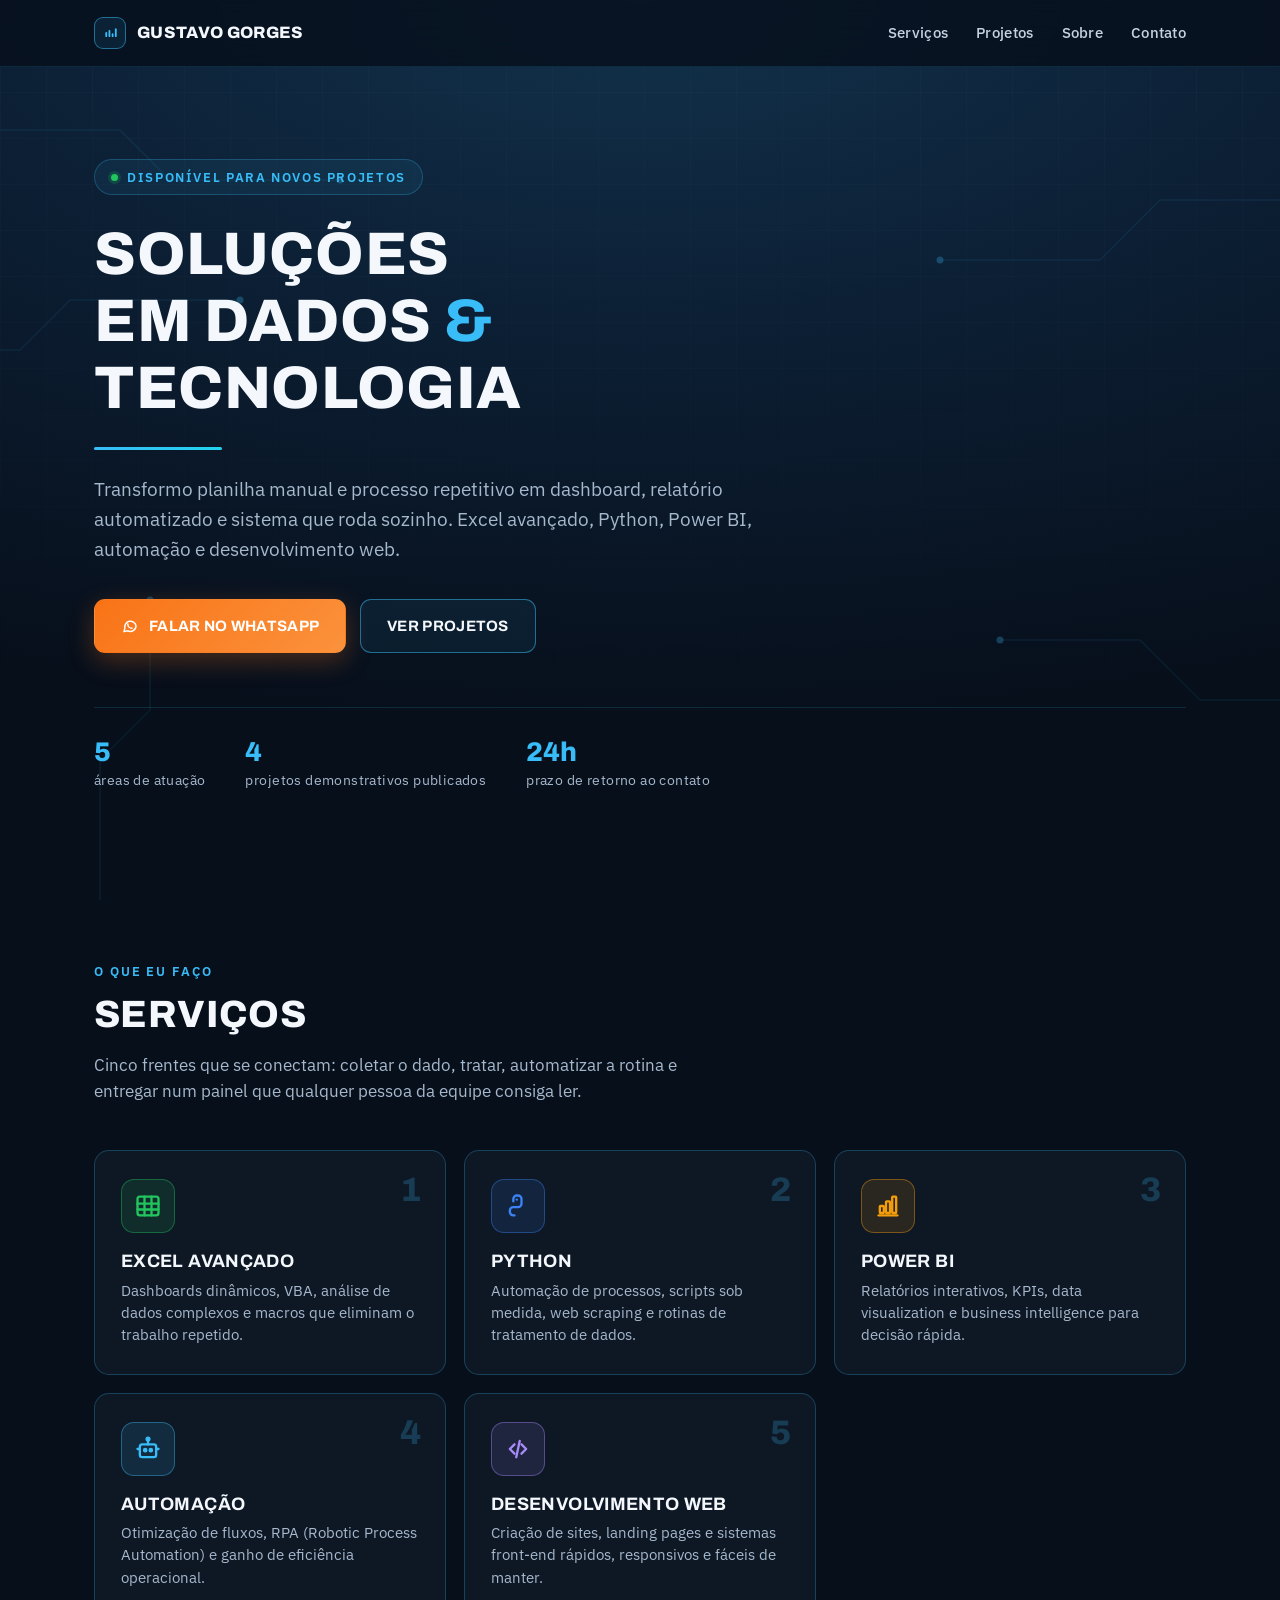
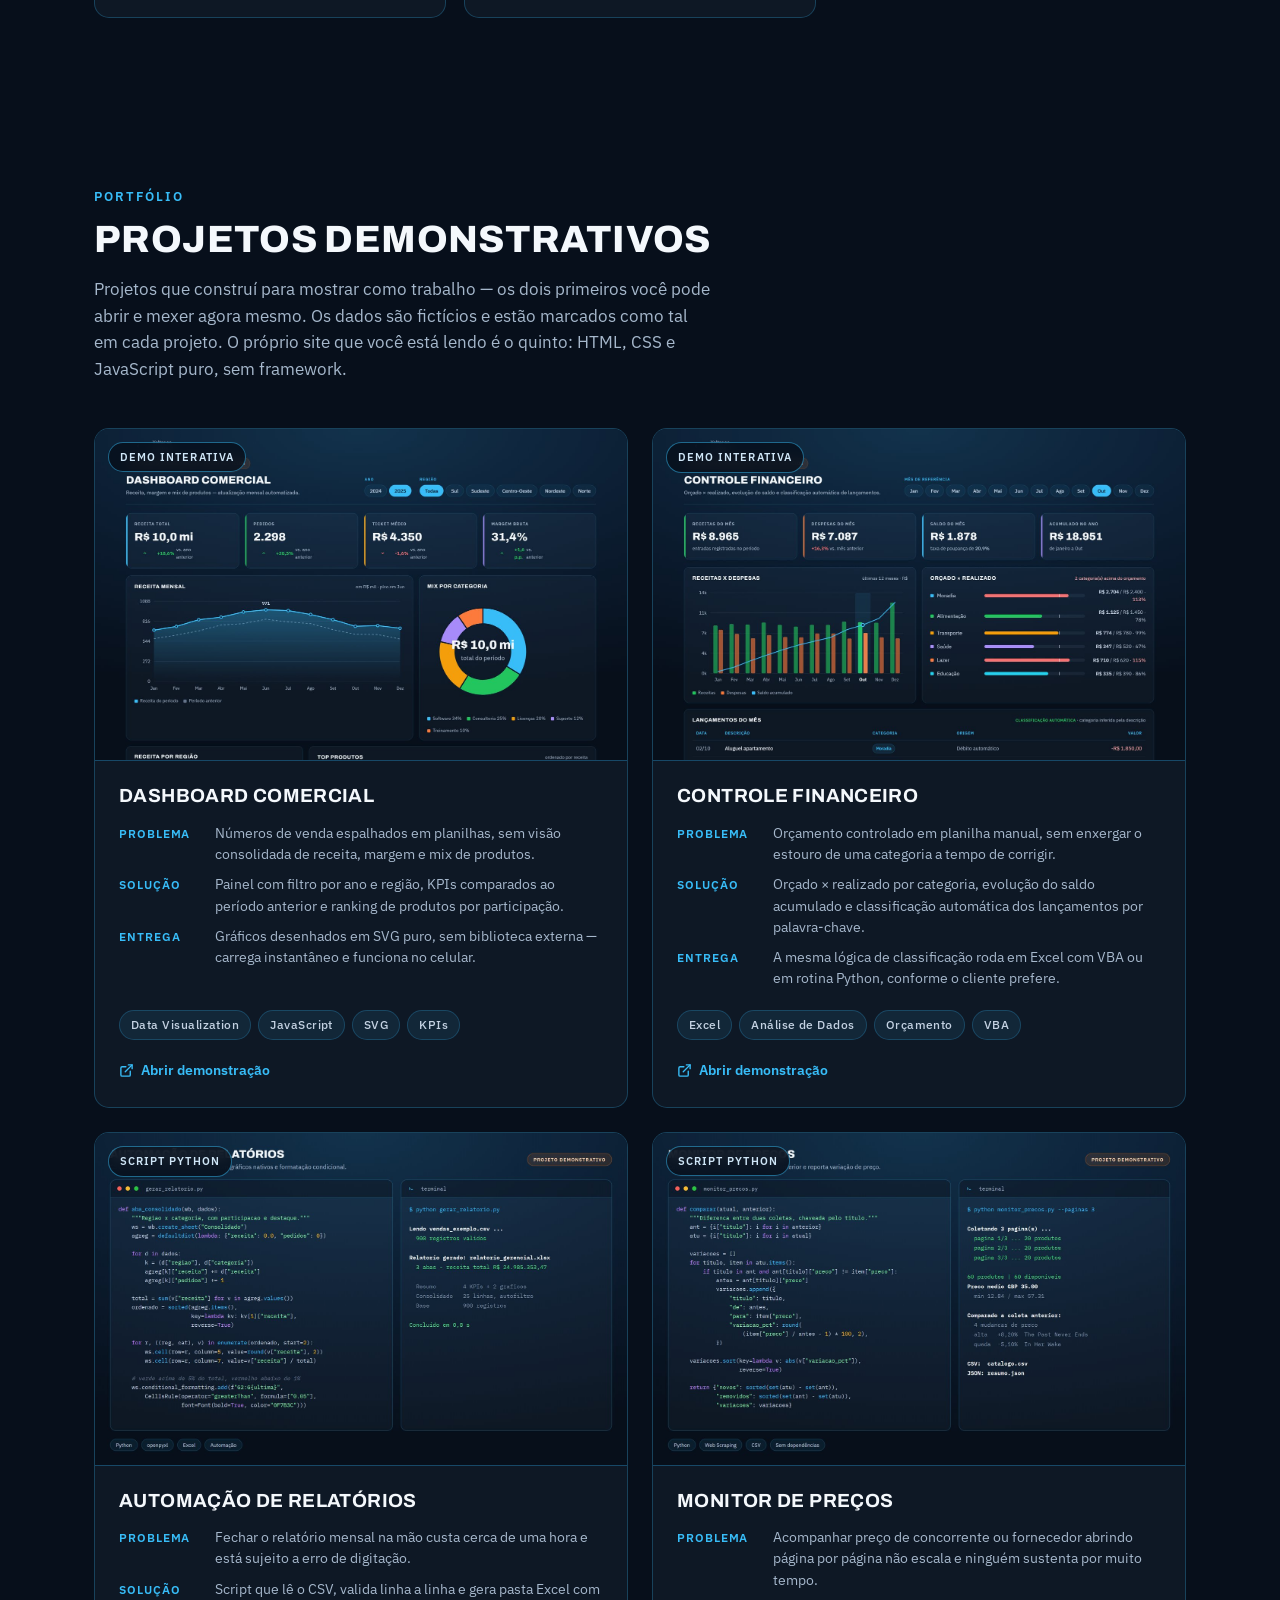
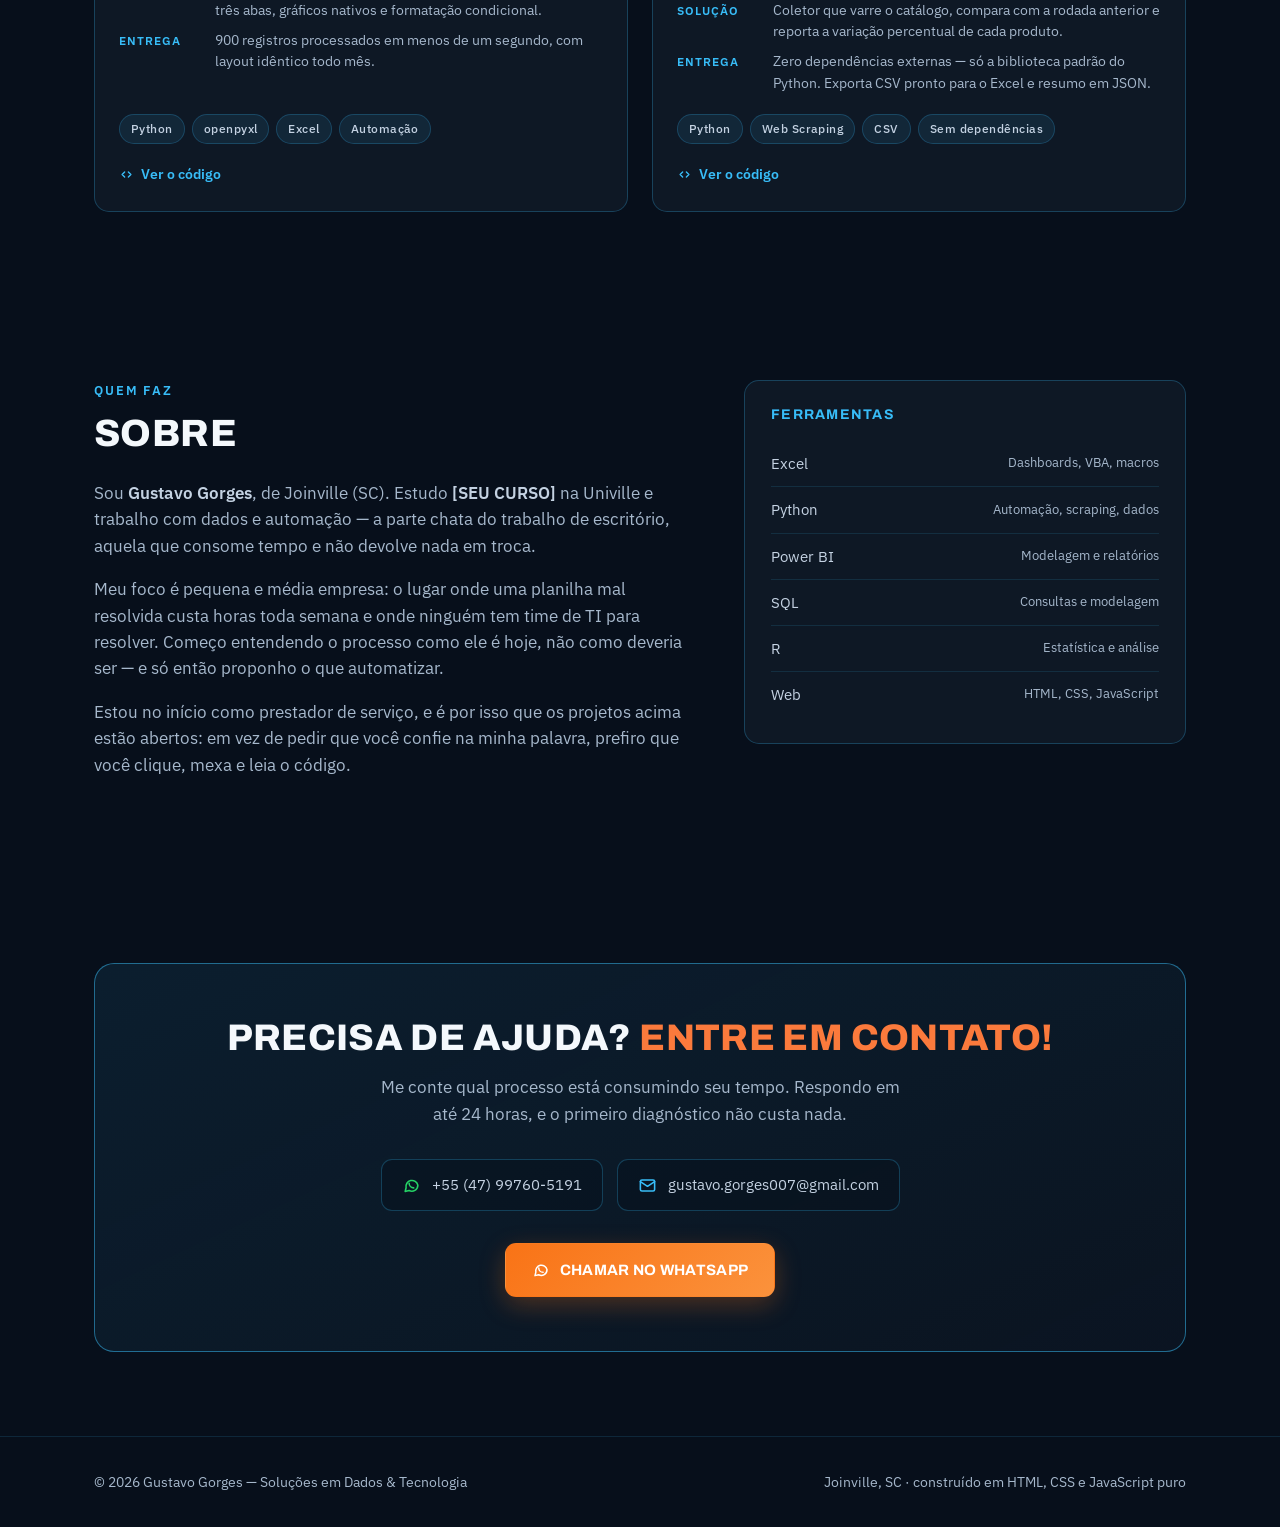
==== index.html @ ed1bac26 "Portfolio: site estatico + 4 projetos demonstrativos Site de pagina unica em HTML/CSS/JS puro, sem f" ====
<!doctype html>
<html lang="pt-BR">
<head>
<meta charset="utf-8">
<meta name="viewport" content="width=device-width, initial-scale=1">
<title>Gustavo Gorges — Soluções em Dados &amp; Tecnologia</title>
<meta name="description" content="Excel avançado, Python, Power BI, automação de processos e desenvolvimento web. Dashboards, relatórios automatizados e integrações para pequenas e médias empresas.">
<meta name="author" content="Gustavo Gorges">
<link rel="canonical" href="./">

<meta property="og:type" content="website">
<meta property="og:title" content="Gustavo Gorges — Soluções em Dados &amp; Tecnologia">
<meta property="og:description" content="Dashboards, automação de relatórios e integrações. Impulsione seu negócio com inteligência.">
<meta property="og:image" content="img/dashboard-vendas.jpg">
<meta property="og:locale" content="pt_BR">
<meta name="twitter:card" content="summary_large_image">
<meta name="theme-color" content="#070f1b">

<link rel="icon" href="data:image/svg+xml,<svg xmlns='http://www.w3.org/2000/svg' viewBox='0 0 32 32'><rect width='32' height='32' rx='7' fill='%230c1f34'/><path d='M8 21V15M14 21V11M20 21V17M26 21V8' stroke='%2338bdf8' stroke-width='3' stroke-linecap='round'/></svg>">

<link rel="preconnect" href="https://fonts.googleapis.com">
<link rel="preconnect" href="https://fonts.gstatic.com" crossorigin>
<link rel="stylesheet" href="https://fonts.googleapis.com/css2?family=Archivo:wght@600;700;800&family=IBM+Plex+Sans:wght@400;500;600&display=swap">
<link rel="stylesheet" href="css/style.css">
</head>
<body>

<div class="bg-field" aria-hidden="true">
  <svg class="bg-circuit" viewBox="0 0 1440 900" preserveAspectRatio="xMidYMid slice">
    <g stroke="#38bdf8" stroke-opacity=".17" stroke-width="1.5" fill="none">
      <path d="M0 130 H200 L250 180 H420"/>
      <path d="M0 350 H100 L150 300 H320"/>
      <path d="M1440 200 H1240 L1180 260 H1020"/>
      <path d="M1440 700 H1280 L1220 640 H1080"/>
      <path d="M180 900 V760 L230 710 V600"/>
    </g>
    <g fill="#38bdf8" fill-opacity=".55">
      <circle cx="420" cy="180" r="3.5"/><circle cx="320" cy="300" r="3.5"/>
      <circle cx="1020" cy="260" r="3.5"/><circle cx="1080" cy="640" r="3.5"/>
      <circle cx="230" cy="600" r="3.5"/>
    </g>
  </svg>
</div>

<!-- ============ NAV ============ -->
<nav class="nav">
  <div class="wrap nav-in">
    <a class="brand" href="#topo">
      <span class="brand-mark" aria-hidden="true">
        <svg width="17" height="17" viewBox="0 0 32 32" fill="none"><path d="M8 21V15M14 21V11M20 21V17M26 21V8" stroke="#38bdf8" stroke-width="3.4" stroke-linecap="round"/></svg>
      </span>
      Gustavo Gorges
    </a>
    <button class="nav-toggle" id="navToggle" type="button" aria-label="Abrir menu" aria-expanded="false" aria-controls="navLinks">
      <svg width="20" height="20" viewBox="0 0 24 24" fill="none" stroke="#c4d2e2" stroke-width="2.2" stroke-linecap="round"><path d="M4 7h16M4 12h16M4 17h16"/></svg>
    </button>
    <div class="nav-links" id="navLinks">
      <a href="#servicos">Serviços</a>
      <a href="#projetos">Projetos</a>
      <a href="#sobre">Sobre</a>
      <a href="#contato">Contato</a>
    </div>
  </div>
</nav>

<!-- ============ HERO ============ -->
<header class="hero" id="topo">
  <div class="wrap">
    <span class="hero-kicker"><span class="dot" aria-hidden="true"></span>Disponível para novos projetos</span>
    <h1>Soluções em Dados <span class="amp">&amp;</span> Tecnologia</h1>
    <div class="hero-rule" aria-hidden="true"></div>
    <p class="lead">
      Transformo planilha manual e processo repetitivo em dashboard, relatório automatizado
      e sistema que roda sozinho. Excel avançado, Python, Power BI, automação e desenvolvimento web.
    </p>
    <div class="hero-actions">
      <a class="btn btn-primary" href="https://wa.me/5547997605191?text=Ol%C3%A1%20Gustavo!%20Vi%20seu%20portf%C3%B3lio%20e%20gostaria%20de%20conversar%20sobre%20um%20projeto." target="_blank" rel="noopener">
        <svg width="18" height="18" viewBox="0 0 24 24" fill="none" stroke="currentColor" stroke-width="2" stroke-linecap="round" stroke-linejoin="round"><path d="M20 11.6a7.6 7.6 0 0 1-11.1 6.75L4 19.5l1.15-4.65A7.6 7.6 0 1 1 20 11.6z"/><path d="M9 9.2c0 3.2 2.6 5.8 5.8 5.8"/></svg>
        Falar no WhatsApp
      </a>
      <a class="btn btn-ghost" href="#projetos">Ver projetos</a>
    </div>
    <div class="hero-stats">
      <div class="hero-stat"><strong>5</strong><span>áreas de atuação</span></div>
      <div class="hero-stat"><strong>4</strong><span>projetos demonstrativos publicados</span></div>
      <div class="hero-stat"><strong>24h</strong><span>prazo de retorno ao contato</span></div>
    </div>
  </div>
</header>

<!-- ============ SERVIÇOS ============ -->
<section id="servicos">
  <div class="wrap">
    <div class="sec-head rv">
      <div class="sec-tag">O que eu faço</div>
      <h2>Serviços</h2>
      <p>Cinco frentes que se conectam: coletar o dado, tratar, automatizar a rotina e entregar num painel que qualquer pessoa da equipe consiga ler.</p>
    </div>

    <div class="svc-grid">
      <article class="svc rv">
        <div class="svc-ico" style="background:rgba(34,197,94,.12);border:1px solid rgba(34,197,94,.4)">
          <svg width="28" height="28" viewBox="0 0 24 24" fill="none" stroke="#22c55e" stroke-width="2" stroke-linecap="round" stroke-linejoin="round"><rect x="3" y="4" width="18" height="16" rx="2"/><line x1="3" y1="10" x2="21" y2="10"/><line x1="3" y1="15" x2="21" y2="15"/><line x1="9" y1="4" x2="9" y2="20"/><line x1="15" y1="4" x2="15" y2="20"/></svg>
        </div>
        <span class="svc-num" aria-hidden="true">1</span>
        <h3>Excel Avançado</h3>
        <p>Dashboards dinâmicos, VBA, análise de dados complexos e macros que eliminam o trabalho repetido.</p>
      </article>

      <article class="svc rv">
        <div class="svc-ico" style="background:rgba(59,130,246,.12);border:1px solid rgba(59,130,246,.4)">
          <svg width="28" height="28" viewBox="0 0 24 24" fill="none" stroke="#3b82f6" stroke-width="2" stroke-linecap="round" stroke-linejoin="round"><path d="M8 8V6a3 3 0 0 1 3-3h1a3 3 0 0 1 3 3v4a3 3 0 0 1-3 3H8a3 3 0 0 0-3 3v1a3 3 0 0 0 3 3h1"/><circle cx="11" cy="6.5" r="1" fill="#3b82f6" stroke="none"/></svg>
        </div>
        <span class="svc-num" aria-hidden="true">2</span>
        <h3>Python</h3>
        <p>Automação de processos, scripts sob medida, web scraping e rotinas de tratamento de dados.</p>
      </article>

      <article class="svc rv">
        <div class="svc-ico" style="background:rgba(245,158,11,.12);border:1px solid rgba(245,158,11,.4)">
          <svg width="28" height="28" viewBox="0 0 24 24" fill="none" stroke="#f59e0b" stroke-width="2" stroke-linecap="round" stroke-linejoin="round"><line x1="4" y1="20" x2="20" y2="20"/><rect x="5" y="12" width="3.4" height="6" rx=".6"/><rect x="10.3" y="8" width="3.4" height="10" rx=".6"/><rect x="15.6" y="4" width="3.4" height="14" rx=".6"/></svg>
        </div>
        <span class="svc-num" aria-hidden="true">3</span>
        <h3>Power BI</h3>
        <p>Relatórios interativos, KPIs, data visualization e business intelligence para decisão rápida.</p>
      </article>

      <article class="svc rv">
        <div class="svc-ico" style="background:rgba(56,189,248,.12);border:1px solid rgba(56,189,248,.4)">
          <svg width="28" height="28" viewBox="0 0 24 24" fill="none" stroke="#38bdf8" stroke-width="2" stroke-linecap="round" stroke-linejoin="round"><rect x="5" y="8" width="14" height="11" rx="2"/><line x1="12" y1="4" x2="12" y2="8"/><circle cx="12" cy="3.4" r="1.2"/><circle cx="9.6" cy="13" r="1"/><circle cx="14.4" cy="13" r="1"/><line x1="3" y1="12" x2="5" y2="12"/><line x1="19" y1="12" x2="21" y2="12"/></svg>
        </div>
        <span class="svc-num" aria-hidden="true">4</span>
        <h3>Automação</h3>
        <p>Otimização de fluxos, RPA (Robotic Process Automation) e ganho de eficiência operacional.</p>
      </article>

      <article class="svc rv">
        <div class="svc-ico" style="background:rgba(167,139,250,.12);border:1px solid rgba(167,139,250,.4)">
          <svg width="28" height="28" viewBox="0 0 24 24" fill="none" stroke="#a78bfa" stroke-width="2" stroke-linecap="round" stroke-linejoin="round"><path d="M9 8l-4 4 4 4"/><path d="M15 8l4 4-4 4"/><line x1="13.5" y1="5" x2="10.5" y2="19"/></svg>
        </div>
        <span class="svc-num" aria-hidden="true">5</span>
        <h3>Desenvolvimento Web</h3>
        <p>Criação de sites, landing pages e sistemas front-end rápidos, responsivos e fáceis de manter.</p>
      </article>
    </div>
  </div>
</section>

<!-- ============ PROJETOS ============ -->
<section id="projetos">
  <div class="wrap">
    <div class="sec-head rv">
      <div class="sec-tag">Portfólio</div>
      <h2>Projetos demonstrativos</h2>
      <p>
        Projetos que construí para mostrar como trabalho — os dois primeiros você pode abrir e
        mexer agora mesmo. Os dados são fictícios e estão marcados como tal em cada projeto.
        O próprio site que você está lendo é o quinto: HTML, CSS e JavaScript puro, sem framework.
      </p>
    </div>

    <div class="proj-grid">

      <article class="proj rv">
        <div class="proj-shot">
          <span class="proj-badge">Demo interativa</span>
          <img src="img/dashboard-vendas.jpg" width="1400" height="875" loading="lazy" decoding="async" alt="Dashboard comercial com KPIs de receita, gráfico de receita mensal, mix por categoria e ranking de produtos">
        </div>
        <div class="proj-body">
          <h3>Dashboard Comercial</h3>
          <dl class="proj-meta">
            <div class="row"><dt>Problema</dt><dd>Números de venda espalhados em planilhas, sem visão consolidada de receita, margem e mix de produtos.</dd></div>
            <div class="row"><dt>Solução</dt><dd>Painel com filtro por ano e região, KPIs comparados ao período anterior e ranking de produtos por participação.</dd></div>
            <div class="row"><dt>Entrega</dt><dd>Gráficos desenhados em SVG puro, sem biblioteca externa — carrega instantâneo e funciona no celular.</dd></div>
          </dl>
          <div class="proj-tags">
            <span class="tag">Data Visualization</span><span class="tag">JavaScript</span><span class="tag">SVG</span><span class="tag">KPIs</span>
          </div>
          <div class="proj-links">
            <a href="projetos/dashboard-vendas/">
              <svg width="15" height="15" viewBox="0 0 24 24" fill="none" stroke="currentColor" stroke-width="2.2" stroke-linecap="round" stroke-linejoin="round"><path d="M18 13v6a2 2 0 0 1-2 2H5a2 2 0 0 1-2-2V8a2 2 0 0 1 2-2h6"/><path d="M15 3h6v6"/><path d="M10 14L21 3"/></svg>
              Abrir demonstração
            </a>
          </div>
        </div>
      </article>

      <article class="proj rv">
        <div class="proj-shot">
          <span class="proj-badge">Demo interativa</span>
          <img src="img/controle-financeiro.jpg" width="1400" height="875" loading="lazy" decoding="async" alt="Painel de controle financeiro com receitas, despesas, orçado versus realizado por categoria e lançamentos classificados">
        </div>
        <div class="proj-body">
          <h3>Controle Financeiro</h3>
          <dl class="proj-meta">
            <div class="row"><dt>Problema</dt><dd>Orçamento controlado em planilha manual, sem enxergar o estouro de uma categoria a tempo de corrigir.</dd></div>
            <div class="row"><dt>Solução</dt><dd>Orçado × realizado por categoria, evolução do saldo acumulado e classificação automática dos lançamentos por palavra-chave.</dd></div>
            <div class="row"><dt>Entrega</dt><dd>A mesma lógica de classificação roda em Excel com VBA ou em rotina Python, conforme o cliente prefere.</dd></div>
          </dl>
          <div class="proj-tags">
            <span class="tag">Excel</span><span class="tag">Análise de Dados</span><span class="tag">Orçamento</span><span class="tag">VBA</span>
          </div>
          <div class="proj-links">
            <a href="projetos/controle-financeiro/">
              <svg width="15" height="15" viewBox="0 0 24 24" fill="none" stroke="currentColor" stroke-width="2.2" stroke-linecap="round" stroke-linejoin="round"><path d="M18 13v6a2 2 0 0 1-2 2H5a2 2 0 0 1-2-2V8a2 2 0 0 1 2-2h6"/><path d="M15 3h6v6"/><path d="M10 14L21 3"/></svg>
              Abrir demonstração
            </a>
          </div>
        </div>
      </article>

      <article class="proj rv">
        <div class="proj-shot">
          <span class="proj-badge">Script Python</span>
          <img src="img/automacao-relatorios.jpg" width="1400" height="875" loading="lazy" decoding="async" alt="Código Python do gerador de relatório ao lado da saída real do terminal">
        </div>
        <div class="proj-body">
          <h3>Automação de Relatórios</h3>
          <dl class="proj-meta">
            <div class="row"><dt>Problema</dt><dd>Fechar o relatório mensal na mão custa cerca de uma hora e está sujeito a erro de digitação.</dd></div>
            <div class="row"><dt>Solução</dt><dd>Script que lê o CSV, valida linha a linha e gera pasta Excel com três abas, gráficos nativos e formatação condicional.</dd></div>
            <div class="row"><dt>Entrega</dt><dd>900 registros processados em menos de um segundo, com layout idêntico todo mês.</dd></div>
          </dl>
          <div class="proj-tags">
            <span class="tag">Python</span><span class="tag">openpyxl</span><span class="tag">Excel</span><span class="tag">Automação</span>
          </div>
          <div class="proj-links">
            <a href="projetos/automacao-relatorios/gerar_relatorio.py">
              <svg width="15" height="15" viewBox="0 0 24 24" fill="none" stroke="currentColor" stroke-width="2.2" stroke-linecap="round" stroke-linejoin="round"><path d="M9 8l-4 4 4 4"/><path d="M15 8l4 4-4 4"/></svg>
              Ver o código
            </a>
          </div>
        </div>
      </article>

      <article class="proj rv">
        <div class="proj-shot">
          <span class="proj-badge">Script Python</span>
          <img src="img/scraper-precos.jpg" width="1400" height="875" loading="lazy" decoding="async" alt="Código Python do monitor de preços ao lado da saída real do terminal com produtos coletados">
        </div>
        <div class="proj-body">
          <h3>Monitor de Preços</h3>
          <dl class="proj-meta">
            <div class="row"><dt>Problema</dt><dd>Acompanhar preço de concorrente ou fornecedor abrindo página por página não escala e ninguém sustenta por muito tempo.</dd></div>
            <div class="row"><dt>Solução</dt><dd>Coletor que varre o catálogo, compara com a rodada anterior e reporta a variação percentual de cada produto.</dd></div>
            <div class="row"><dt>Entrega</dt><dd>Zero dependências externas — só a biblioteca padrão do Python. Exporta CSV pronto para o Excel e resumo em JSON.</dd></div>
          </dl>
          <div class="proj-tags">
            <span class="tag">Python</span><span class="tag">Web Scraping</span><span class="tag">CSV</span><span class="tag">Sem dependências</span>
          </div>
          <div class="proj-links">
            <a href="projetos/scraper-precos/monitor_precos.py">
              <svg width="15" height="15" viewBox="0 0 24 24" fill="none" stroke="currentColor" stroke-width="2.2" stroke-linecap="round" stroke-linejoin="round"><path d="M9 8l-4 4 4 4"/><path d="M15 8l4 4-4 4"/></svg>
              Ver o código
            </a>
          </div>
        </div>
      </article>

    </div>
  </div>
</section>

<!-- ============ SOBRE ============ -->
<section id="sobre">
  <div class="wrap">
    <div class="about">
      <div class="rv">
        <div class="sec-tag">Quem faz</div>
        <h2 style="font-size:clamp(26px,3.6vw,38px);text-transform:uppercase;margin-bottom:24px">Sobre</h2>
        <p>
          Sou <strong>Gustavo Gorges</strong>, de Joinville (SC). Estudo <strong>[SEU CURSO]</strong> na
          Univille e trabalho com dados e automação — a parte chata do trabalho de escritório,
          aquela que consome tempo e não devolve nada em troca.
        </p>
        <p>
          Meu foco é pequena e média empresa: o lugar onde uma planilha mal resolvida custa horas
          toda semana e onde ninguém tem time de TI para resolver. Começo entendendo o processo
          como ele é hoje, não como deveria ser — e só então proponho o que automatizar.
        </p>
        <p>
          Estou no início como prestador de serviço, e é por isso que os projetos acima estão
          abertos: em vez de pedir que você confie na minha palavra, prefiro que você clique,
          mexa e leia o código.
        </p>
      </div>

      <aside class="stack-box rv">
        <h3>Ferramentas</h3>
        <div class="stack-row"><span>Excel</span><span>Dashboards, VBA, macros</span></div>
        <div class="stack-row"><span>Python</span><span>Automação, scraping, dados</span></div>
        <div class="stack-row"><span>Power BI</span><span>Modelagem e relatórios</span></div>
        <div class="stack-row"><span>SQL</span><span>Consultas e modelagem</span></div>
        <div class="stack-row"><span>R</span><span>Estatística e análise</span></div>
        <div class="stack-row"><span>Web</span><span>HTML, CSS, JavaScript</span></div>
      </aside>
    </div>
  </div>
</section>

<!-- ============ CONTATO ============ -->
<section id="contato">
  <div class="wrap">
    <div class="cta-box rv">
      <h2>Precisa de ajuda? <span class="hl">Entre em contato!</span></h2>
      <p>Me conte qual processo está consumindo seu tempo. Respondo em até 24 horas, e o primeiro diagnóstico não custa nada.</p>

      <div class="contact-list">
        <a class="contact-item" href="https://wa.me/5547997605191?text=Ol%C3%A1%20Gustavo!%20Vi%20seu%20portf%C3%B3lio%20e%20gostaria%20de%20conversar%20sobre%20um%20projeto." target="_blank" rel="noopener">
          <svg width="19" height="19" viewBox="0 0 24 24" fill="none" stroke="#25d366" stroke-width="2" stroke-linecap="round" stroke-linejoin="round"><path d="M20 11.6a7.6 7.6 0 0 1-11.1 6.75L4 19.5l1.15-4.65A7.6 7.6 0 1 1 20 11.6z"/><path d="M9 9.2c0 3.2 2.6 5.8 5.8 5.8"/></svg>
          +55 (47) 99760-5191
        </a>
        <a class="contact-item" href="mailto:gustavo.gorges007@gmail.com?subject=Contato%20pelo%20portf%C3%B3lio">
          <svg width="19" height="19" viewBox="0 0 24 24" fill="none" stroke="#38bdf8" stroke-width="2" stroke-linecap="round" stroke-linejoin="round"><rect x="3" y="5" width="18" height="14" rx="2"/><path d="M3 7l9 6 9-6"/></svg>
          gustavo.gorges007@gmail.com
        </a>
      </div>

      <a class="btn btn-primary" href="https://wa.me/5547997605191?text=Ol%C3%A1%20Gustavo!%20Vi%20seu%20portf%C3%B3lio%20e%20gostaria%20de%20conversar%20sobre%20um%20projeto." target="_blank" rel="noopener">
        <svg width="18" height="18" viewBox="0 0 24 24" fill="none" stroke="currentColor" stroke-width="2" stroke-linecap="round" stroke-linejoin="round"><path d="M20 11.6a7.6 7.6 0 0 1-11.1 6.75L4 19.5l1.15-4.65A7.6 7.6 0 1 1 20 11.6z"/><path d="M9 9.2c0 3.2 2.6 5.8 5.8 5.8"/></svg>
        Chamar no WhatsApp
      </a>
    </div>
  </div>
</section>

<footer>
  <div class="wrap foot-in">
    <span>&copy; <span id="ano">2026</span> Gustavo Gorges — Soluções em Dados &amp; Tecnologia</span>
    <span>Joinville, SC &middot; construído em HTML, CSS e JavaScript puro</span>
  </div>
</footer>

<script src="js/main.js"></script>
</body>
</html>
---- css/style.css ----
/* ===== Gustavo Gorges - Solucoes em Dados & Tecnologia ===== */

:root {
  --bg-deep: #070f1b;
  --bg-mid: #0c1f34;
  --bg-light: #12324c;
  --surface: rgba(148, 187, 233, 0.05);
  --surface-hi: rgba(148, 187, 233, 0.09);
  --line: rgba(56, 189, 248, 0.26);
  --line-hi: rgba(56, 189, 248, 0.5);
  --cyan: #38bdf8;
  --cyan-bright: #22d3ee;
  --orange: #fb7a3c;
  --orange-deep: #f97316;
  --green: #22c55e;
  --blue: #3b82f6;
  --amber: #f59e0b;
  --violet: #a78bfa;
  --text: #f4f8fc;
  --text-soft: #c4d2e2;
  --text-mute: #a6b8cc;
  --text-blue: #9fc4e4;
  --display: 'Archivo', 'Helvetica Neue', Helvetica, Arial, sans-serif;
  --body: 'IBM Plex Sans', system-ui, -apple-system, 'Segoe UI', sans-serif;
  --maxw: 1140px;
  --radius: 15px;
}

* { box-sizing: border-box; }

html { scroll-behavior: smooth; scroll-padding-top: 80px; }

body {
  margin: 0;
  background: var(--bg-deep);
  color: var(--text);
  font-family: var(--body);
  font-size: 16px;
  line-height: 1.6;
  -webkit-font-smoothing: antialiased;
  overflow-x: hidden;
}

a { color: var(--cyan); text-decoration: none; transition: color .18s ease; }
a:hover { color: #7dd3fc; }

img { max-width: 100%; display: block; }

h1, h2, h3 { font-family: var(--display); font-weight: 800; line-height: 1.12; margin: 0; letter-spacing: .01em; }

.wrap { width: 100%; max-width: var(--maxw); margin: 0 auto; padding: 0 24px; }

/* ---------- background field ---------- */
.bg-field {
  position: fixed; inset: 0; z-index: -1; pointer-events: none;
  background: radial-gradient(120% 80% at 50% 0%, #12324c 0%, #0c1f34 45%, #070f1b 100%);
}
.bg-field::after {
  content: ''; position: absolute; inset: 0;
  background-image:
    linear-gradient(rgba(43, 74, 107, .13) 1px, transparent 1px),
    linear-gradient(90deg, rgba(43, 74, 107, .13) 1px, transparent 1px);
  background-size: 46px 46px;
  -webkit-mask-image: linear-gradient(180deg, #000 0%, transparent 75%);
  mask-image: linear-gradient(180deg, #000 0%, transparent 75%);
}
.bg-circuit { position: absolute; inset: 0; width: 100%; height: 100%; opacity: .5; }

/* ---------- nav ---------- */
.nav {
  position: sticky; top: 0; z-index: 50;
  -webkit-backdrop-filter: blur(14px);
  backdrop-filter: blur(14px);
  background: rgba(7, 15, 27, .82);
  border-bottom: 1px solid rgba(56, 189, 248, .14);
}
.nav-in { display: flex; align-items: center; justify-content: space-between; height: 66px; gap: 20px; }
.brand { display: flex; align-items: center; gap: 11px; font-family: var(--display); font-weight: 800; font-size: 16.5px; letter-spacing: .02em; color: var(--text); text-transform: uppercase; }
.brand:hover { color: var(--text); }
.brand-mark { width: 32px; height: 32px; border-radius: 9px; border: 1px solid var(--line-hi); background: rgba(56,189,248,.1); display: grid; place-items: center; flex: 0 0 auto; }
.nav-links { display: flex; gap: 28px; align-items: center; }
.nav-links a { color: var(--text-soft); font-size: 14.5px; font-weight: 500; letter-spacing: .02em; }
.nav-links a:hover { color: var(--cyan); }
.nav-toggle { display: none; background: none; border: 1px solid var(--line); border-radius: 9px; padding: 7px 9px; cursor: pointer; }

/* ---------- buttons ---------- */
.btn {
  display: inline-flex; align-items: center; gap: 10px;
  padding: 14px 26px; border-radius: 11px;
  font-family: var(--display); font-weight: 700; font-size: 15px; letter-spacing: .02em;
  text-transform: uppercase; cursor: pointer; border: 1px solid transparent;
  transition: transform .16s ease, box-shadow .16s ease, background .16s ease;
  min-height: 48px;
}
.btn-primary { background: linear-gradient(135deg, var(--orange-deep), #fb923c); color: #fff; box-shadow: 0 8px 26px rgba(249, 115, 22, .28); }
.btn-primary:hover { color: #fff; transform: translateY(-2px); box-shadow: 0 12px 32px rgba(249, 115, 22, .38); }
.btn-ghost { background: rgba(56, 189, 248, .07); border-color: var(--line-hi); color: var(--text); }
.btn-ghost:hover { color: var(--text); background: rgba(56, 189, 248, .14); transform: translateY(-2px); }

/* ---------- hero ---------- */
.hero { position: relative; padding: 92px 0 84px; }
.hero-kicker {
  display: inline-flex; align-items: center; gap: 9px;
  font-size: 12.5px; font-weight: 600; letter-spacing: .13em; text-transform: uppercase;
  color: var(--cyan); border: 1px solid var(--line); border-radius: 100px;
  padding: 7px 16px; background: rgba(56, 189, 248, .07); margin-bottom: 26px;
}
.dot { width: 7px; height: 7px; border-radius: 50%; background: var(--green); box-shadow: 0 0 0 3px rgba(34,197,94,.18); }
.hero h1 { font-size: clamp(34px, 5.6vw, 60px); text-transform: uppercase; max-width: 15ch; text-wrap: balance; }
.hero h1 .amp { color: var(--cyan); }
.hero-rule { width: 128px; height: 3px; border-radius: 2px; background: linear-gradient(90deg, var(--cyan), var(--cyan-bright)); margin: 24px 0; }
.hero p.lead { font-size: clamp(16px, 2vw, 19px); color: var(--text-mute); max-width: 60ch; margin: 0 0 34px; }
.hero-actions { display: flex; flex-wrap: wrap; gap: 14px; }
.hero-stats { display: flex; flex-wrap: wrap; gap: 40px; margin-top: 54px; padding-top: 30px; border-top: 1px solid rgba(56,189,248,.16); }
.hero-stat strong { display: block; font-family: var(--display); font-weight: 800; font-size: 27px; color: var(--cyan); line-height: 1.1; }
.hero-stat span { font-size: 13.5px; color: var(--text-mute); letter-spacing: .03em; }

/* ---------- sections ---------- */
section { padding: 84px 0; position: relative; }
.sec-head { margin-bottom: 46px; max-width: 62ch; }
.sec-tag { font-size: 12.5px; font-weight: 600; letter-spacing: .15em; text-transform: uppercase; color: var(--cyan); margin-bottom: 13px; }
.sec-head h2 { font-size: clamp(26px, 3.6vw, 38px); text-transform: uppercase; }
.sec-head p { color: var(--text-mute); margin: 15px 0 0; font-size: 16.5px; }

/* ---------- services ---------- */
.svc-grid { display: grid; grid-template-columns: repeat(auto-fit, minmax(300px, 1fr)); gap: 18px; }
.svc {
  position: relative; padding: 28px 26px; border: 1px solid var(--line);
  border-radius: var(--radius); background: var(--surface);
  transition: transform .18s ease, border-color .18s ease, background .18s ease;
}
.svc:hover { transform: translateY(-4px); border-color: var(--line-hi); background: var(--surface-hi); }
.svc-ico { width: 54px; height: 54px; border-radius: 13px; display: grid; place-items: center; margin-bottom: 18px; }
.svc h3 { font-size: 18px; text-transform: uppercase; font-weight: 700; letter-spacing: .02em; margin-bottom: 8px; }
.svc p { margin: 0; color: var(--text-mute); font-size: 14.8px; line-height: 1.5; }
.svc-num { position: absolute; top: 22px; right: 24px; font-family: var(--display); font-weight: 800; font-size: 34px; line-height: 1; color: rgba(56,189,248,.22); }

/* ---------- projects ---------- */
.proj-grid { display: grid; grid-template-columns: repeat(auto-fit, minmax(430px, 1fr)); gap: 24px; }
.proj {
  display: flex; flex-direction: column; overflow: hidden;
  border: 1px solid var(--line); border-radius: var(--radius); background: var(--surface);
  transition: transform .18s ease, border-color .18s ease;
}
.proj:hover { transform: translateY(-4px); border-color: var(--line-hi); }
.proj-shot { position: relative; aspect-ratio: 16 / 10; overflow: hidden; background: var(--bg-mid); border-bottom: 1px solid var(--line); }
.proj-shot img { width: 100%; height: 100%; object-fit: cover; object-position: top center; transition: transform .5s ease; }
.proj:hover .proj-shot img { transform: scale(1.035); }
.proj-badge {
  position: absolute; top: 13px; left: 13px; z-index: 2;
  font-size: 10.5px; font-weight: 600; letter-spacing: .1em; text-transform: uppercase;
  padding: 6px 11px; border-radius: 100px; color: #cfe6f7;
  background: rgba(7, 15, 27, .82); border: 1px solid var(--line-hi);
  -webkit-backdrop-filter: blur(6px); backdrop-filter: blur(6px);
}
.proj-body { padding: 24px 24px 26px; display: flex; flex-direction: column; gap: 15px; flex: 1; }
.proj-body h3 { font-size: 19px; text-transform: uppercase; font-weight: 700; letter-spacing: .02em; }
.proj-meta { display: flex; flex-direction: column; gap: 9px; margin: 0; }
.proj-meta .row { display: grid; grid-template-columns: 86px 1fr; gap: 10px; font-size: 14.2px; align-items: start; }
.proj-meta dt { color: var(--cyan); font-weight: 600; font-size: 11.5px; letter-spacing: .08em; text-transform: uppercase; padding-top: 3px; }
.proj-meta dd { margin: 0; color: var(--text-mute); line-height: 1.5; }
.proj-tags { display: flex; flex-wrap: wrap; gap: 7px; margin-top: auto; padding-top: 6px; }
.tag { font-size: 11.5px; font-weight: 500; letter-spacing: .04em; padding: 5px 11px; border-radius: 100px; background: rgba(56,189,248,.09); border: 1px solid rgba(56,189,248,.22); color: var(--text-soft); }
.proj-links { display: flex; gap: 16px; flex-wrap: wrap; padding-top: 4px; }
.proj-links a { font-size: 13.8px; font-weight: 600; display: inline-flex; align-items: center; gap: 7px; }

/* ---------- about ---------- */
.about { display: grid; grid-template-columns: 1.15fr .85fr; gap: 52px; align-items: start; }
.about p { color: var(--text-mute); font-size: 16.5px; margin: 0 0 17px; }
.about p strong { color: var(--text-soft); font-weight: 600; }
.stack-box { border: 1px solid var(--line); border-radius: var(--radius); background: var(--surface); padding: 26px; }
.stack-box h3 { font-size: 14px; text-transform: uppercase; letter-spacing: .09em; color: var(--cyan); margin-bottom: 18px; font-weight: 700; }
.stack-row { display: flex; justify-content: space-between; align-items: center; gap: 14px; padding: 11px 0; border-bottom: 1px solid rgba(56,189,248,.13); font-size: 14.5px; }
.stack-row:last-child { border-bottom: 0; }
.stack-row span:first-child { color: var(--text-soft); }
.stack-row span:last-child { color: var(--text-mute); font-size: 13px; text-align: right; }

/* ---------- contact ---------- */
.cta-box {
  border: 1px solid var(--line-hi); border-radius: 20px; padding: 54px 44px; text-align: center;
  background: linear-gradient(155deg, rgba(56,189,248,.09), rgba(148,187,233,.03));
  position: relative; overflow: hidden;
}
.cta-box h2 { font-size: clamp(25px, 3.5vw, 37px); text-transform: uppercase; margin-bottom: 15px; }
.cta-box h2 .hl { color: var(--orange); }
.cta-box > p { color: var(--text-mute); max-width: 54ch; margin: 0 auto 32px; font-size: 16.5px; }
.contact-list { display: flex; flex-wrap: wrap; gap: 14px; justify-content: center; margin-bottom: 32px; }
.contact-item {
  display: inline-flex; align-items: center; gap: 11px; padding: 13px 20px;
  border: 1px solid var(--line); border-radius: 11px; background: rgba(7,15,27,.4);
  color: var(--text-soft); font-size: 15px; min-height: 48px;
  transition: border-color .18s ease, transform .18s ease;
}
.contact-item:hover { border-color: var(--line-hi); color: var(--text); transform: translateY(-2px); }

/* ---------- footer ---------- */
footer { border-top: 1px solid rgba(56,189,248,.14); padding: 34px 0; }
.foot-in { display: flex; flex-wrap: wrap; gap: 16px; justify-content: space-between; align-items: center; color: var(--text-mute); font-size: 13.8px; }

/* ---------- reveal ---------- */
.rv { opacity: 0; transform: translateY(22px); transition: opacity .6s ease, transform .6s ease; }
.rv.in { opacity: 1; transform: none; }

@media (prefers-reduced-motion: reduce) {
  *, *::before, *::after { animation: none !important; transition: none !important; }
  .rv { opacity: 1; transform: none; }
  html { scroll-behavior: auto; }
}

/* ---------- responsive ---------- */
@media (max-width: 900px) {
  .about { grid-template-columns: 1fr; gap: 34px; }
}
@media (max-width: 720px) {
  section { padding: 62px 0; }
  .hero { padding: 62px 0 56px; }
  .nav-links {
    position: absolute; top: 66px; left: 0; right: 0;
    flex-direction: column; align-items: stretch; gap: 0;
    background: rgba(7,15,27,.97); border-bottom: 1px solid var(--line);
    padding: 8px 24px 18px; display: none;
  }
  .nav-links.open { display: flex; }
  .nav-links a { padding: 13px 0; border-bottom: 1px solid rgba(56,189,248,.1); }
  .nav-toggle { display: block; }
  .hero-stats { gap: 26px; }
  .cta-box { padding: 40px 22px; }
  .proj-meta .row { grid-template-columns: 1fr; gap: 2px; }
  .btn { width: 100%; justify-content: center; }
  .hero-actions { flex-direction: column; }
}
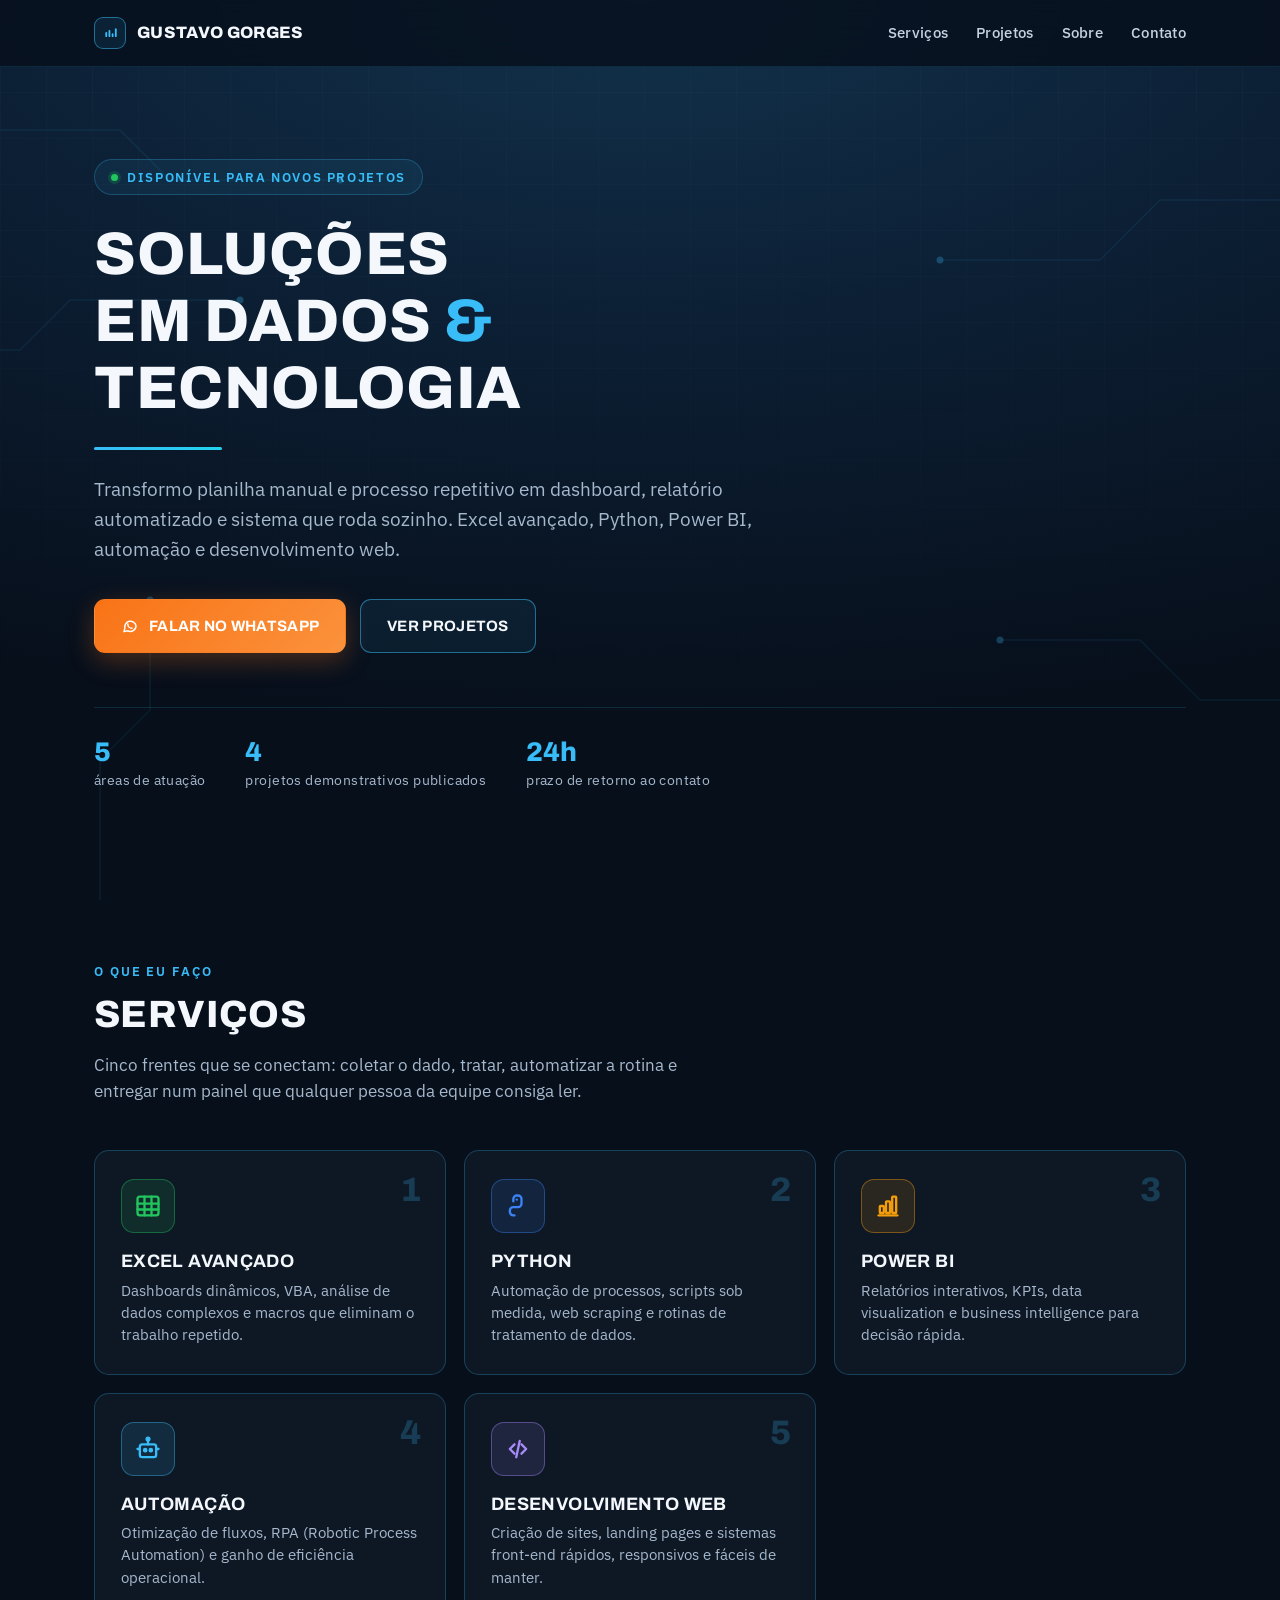
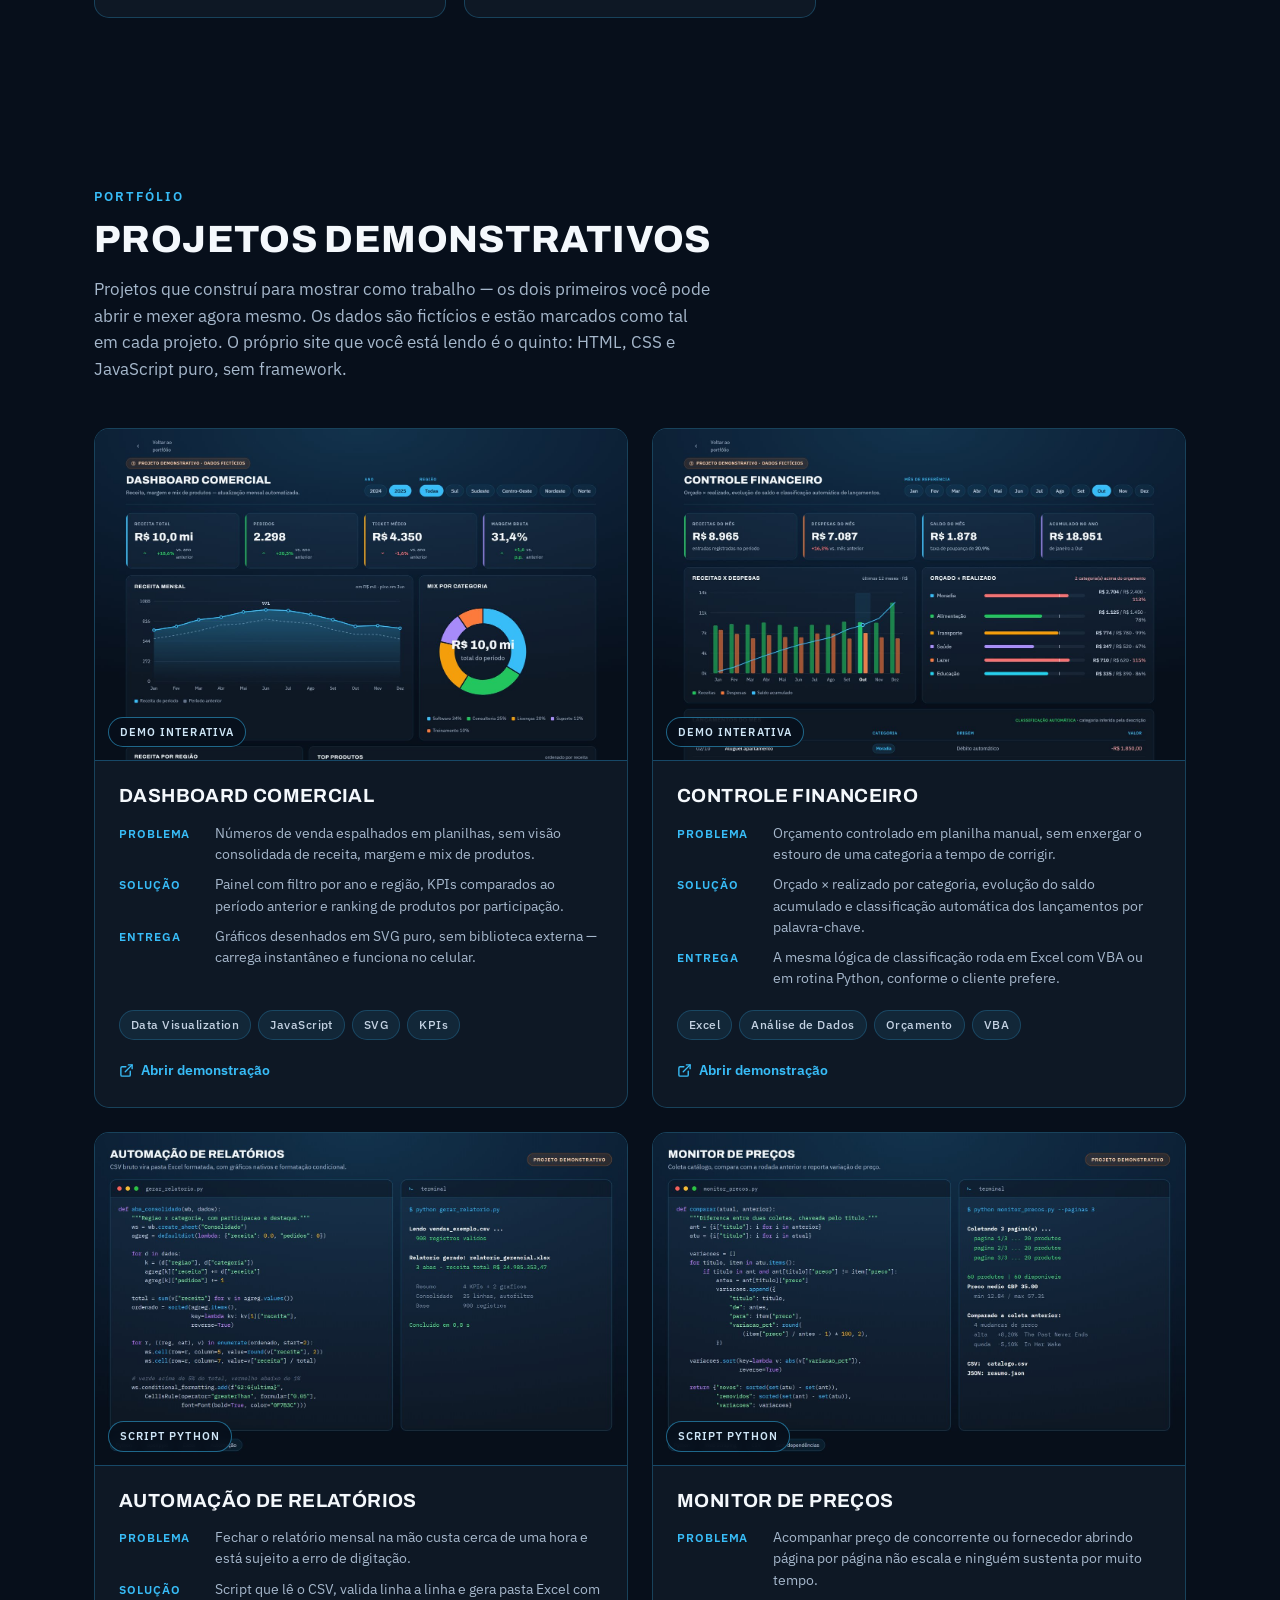
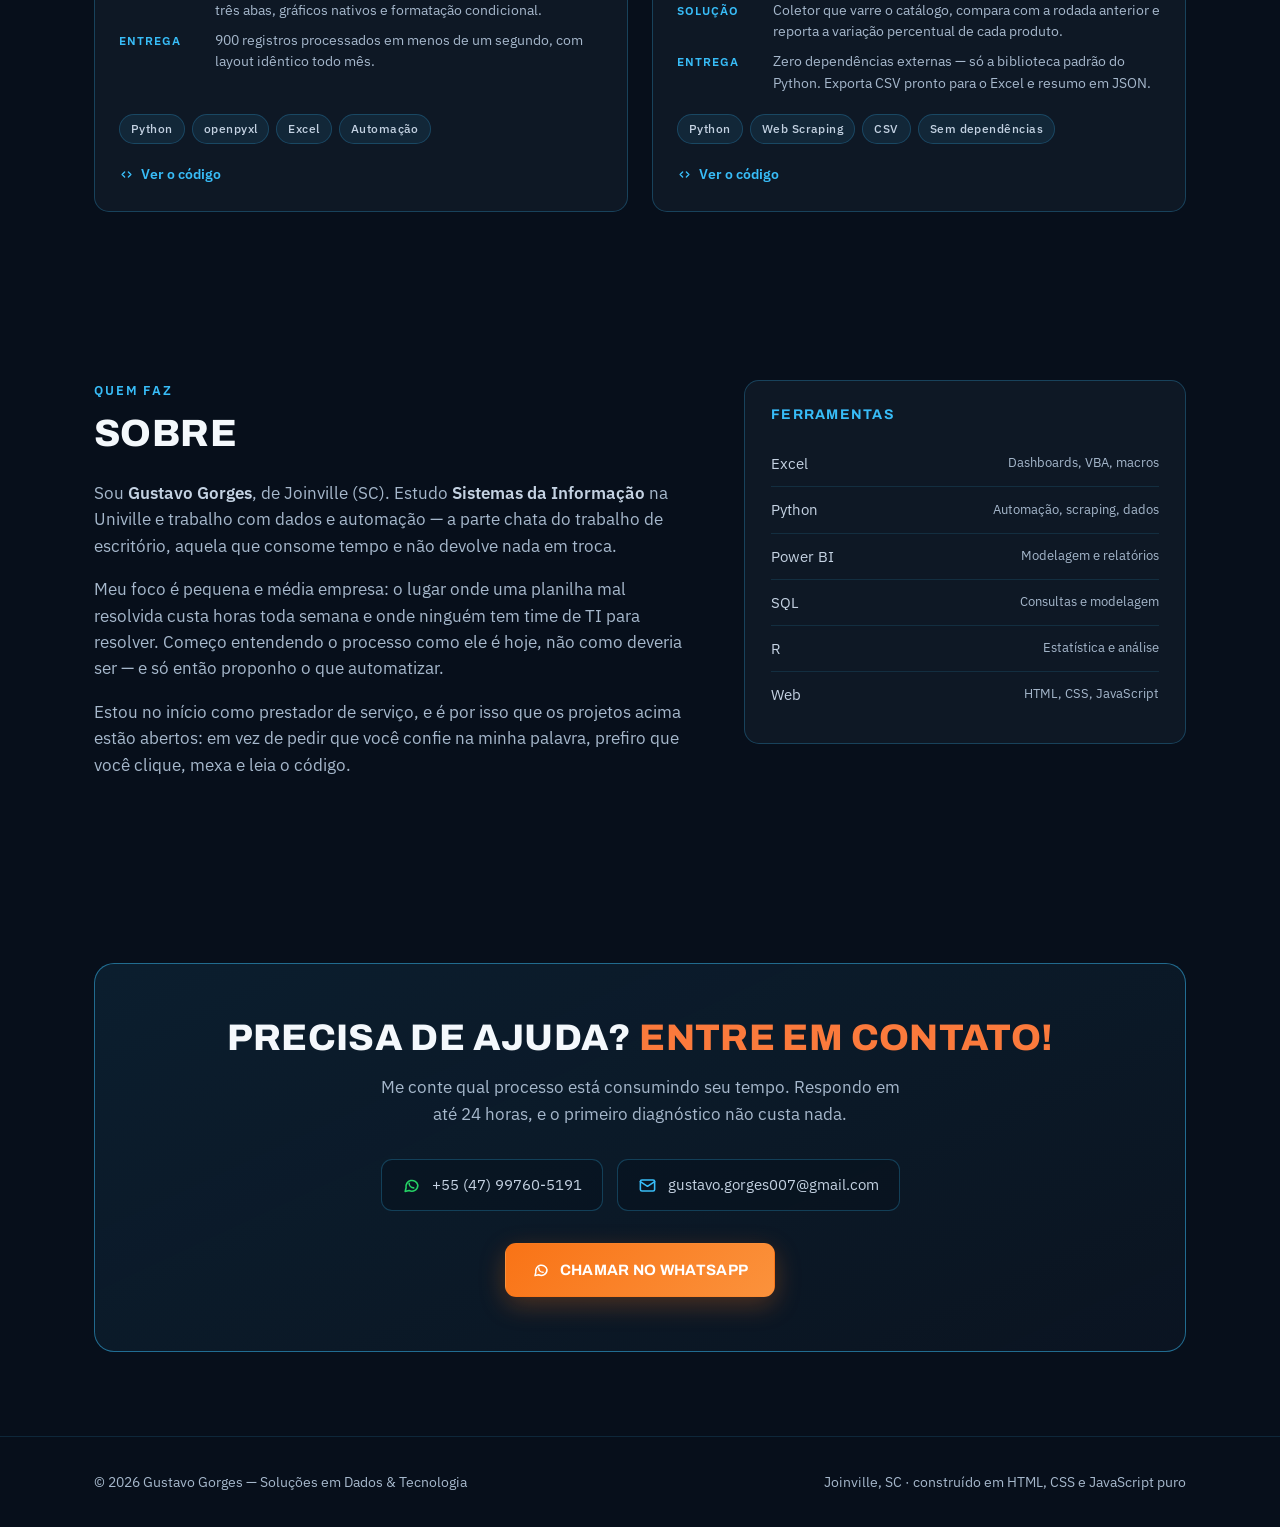
==== commit 8c1a0d82: "Últimos ajustes" ====
--- a/index.html
+++ b/index.html
@@ -269,7 +269,7 @@
         <div class="sec-tag">Quem faz</div>
         <h2 style="font-size:clamp(26px,3.6vw,38px);text-transform:uppercase;margin-bottom:24px">Sobre</h2>
         <p>
-          Sou <strong>Gustavo Gorges</strong>, de Joinville (SC). Estudo <strong>[SEU CURSO]</strong> na
+          Sou <strong>Gustavo Gorges</strong>, de Joinville (SC). Estudo <strong>Sistemas da Informação</strong> na
           Univille e trabalho com dados e automação — a parte chata do trabalho de escritório,
           aquela que consome tempo e não devolve nada em troca.
         </p>
--- a/css/style.css
+++ b/css/style.css
@@ -123,7 +123,7 @@
 .sec-head p { color: var(--text-mute); margin: 15px 0 0; font-size: 16.5px; }
 
 /* ---------- services ---------- */
-.svc-grid { display: grid; grid-template-columns: repeat(auto-fit, minmax(300px, 1fr)); gap: 18px; }
+.svc-grid { display: grid; grid-template-columns: repeat(auto-fit, minmax(min(300px, 100%), 1fr)); gap: 18px; }
 .svc {
   position: relative; padding: 28px 26px; border: 1px solid var(--line);
   border-radius: var(--radius); background: var(--surface);
@@ -136,7 +136,7 @@
 .svc-num { position: absolute; top: 22px; right: 24px; font-family: var(--display); font-weight: 800; font-size: 34px; line-height: 1; color: rgba(56,189,248,.22); }
 
 /* ---------- projects ---------- */
-.proj-grid { display: grid; grid-template-columns: repeat(auto-fit, minmax(430px, 1fr)); gap: 24px; }
+.proj-grid { display: grid; grid-template-columns: repeat(auto-fit, minmax(min(430px, 100%), 1fr)); gap: 24px; }
 .proj {
   display: flex; flex-direction: column; overflow: hidden;
   border: 1px solid var(--line); border-radius: var(--radius); background: var(--surface);
@@ -147,7 +147,7 @@
 .proj-shot img { width: 100%; height: 100%; object-fit: cover; object-position: top center; transition: transform .5s ease; }
 .proj:hover .proj-shot img { transform: scale(1.035); }
 .proj-badge {
-  position: absolute; top: 13px; left: 13px; z-index: 2;
+  position: absolute; bottom: 13px; left: 13px; z-index: 2;
   font-size: 10.5px; font-weight: 600; letter-spacing: .1em; text-transform: uppercase;
   padding: 6px 11px; border-radius: 100px; color: #cfe6f7;
   background: rgba(7, 15, 27, .82); border: 1px solid var(--line-hi);
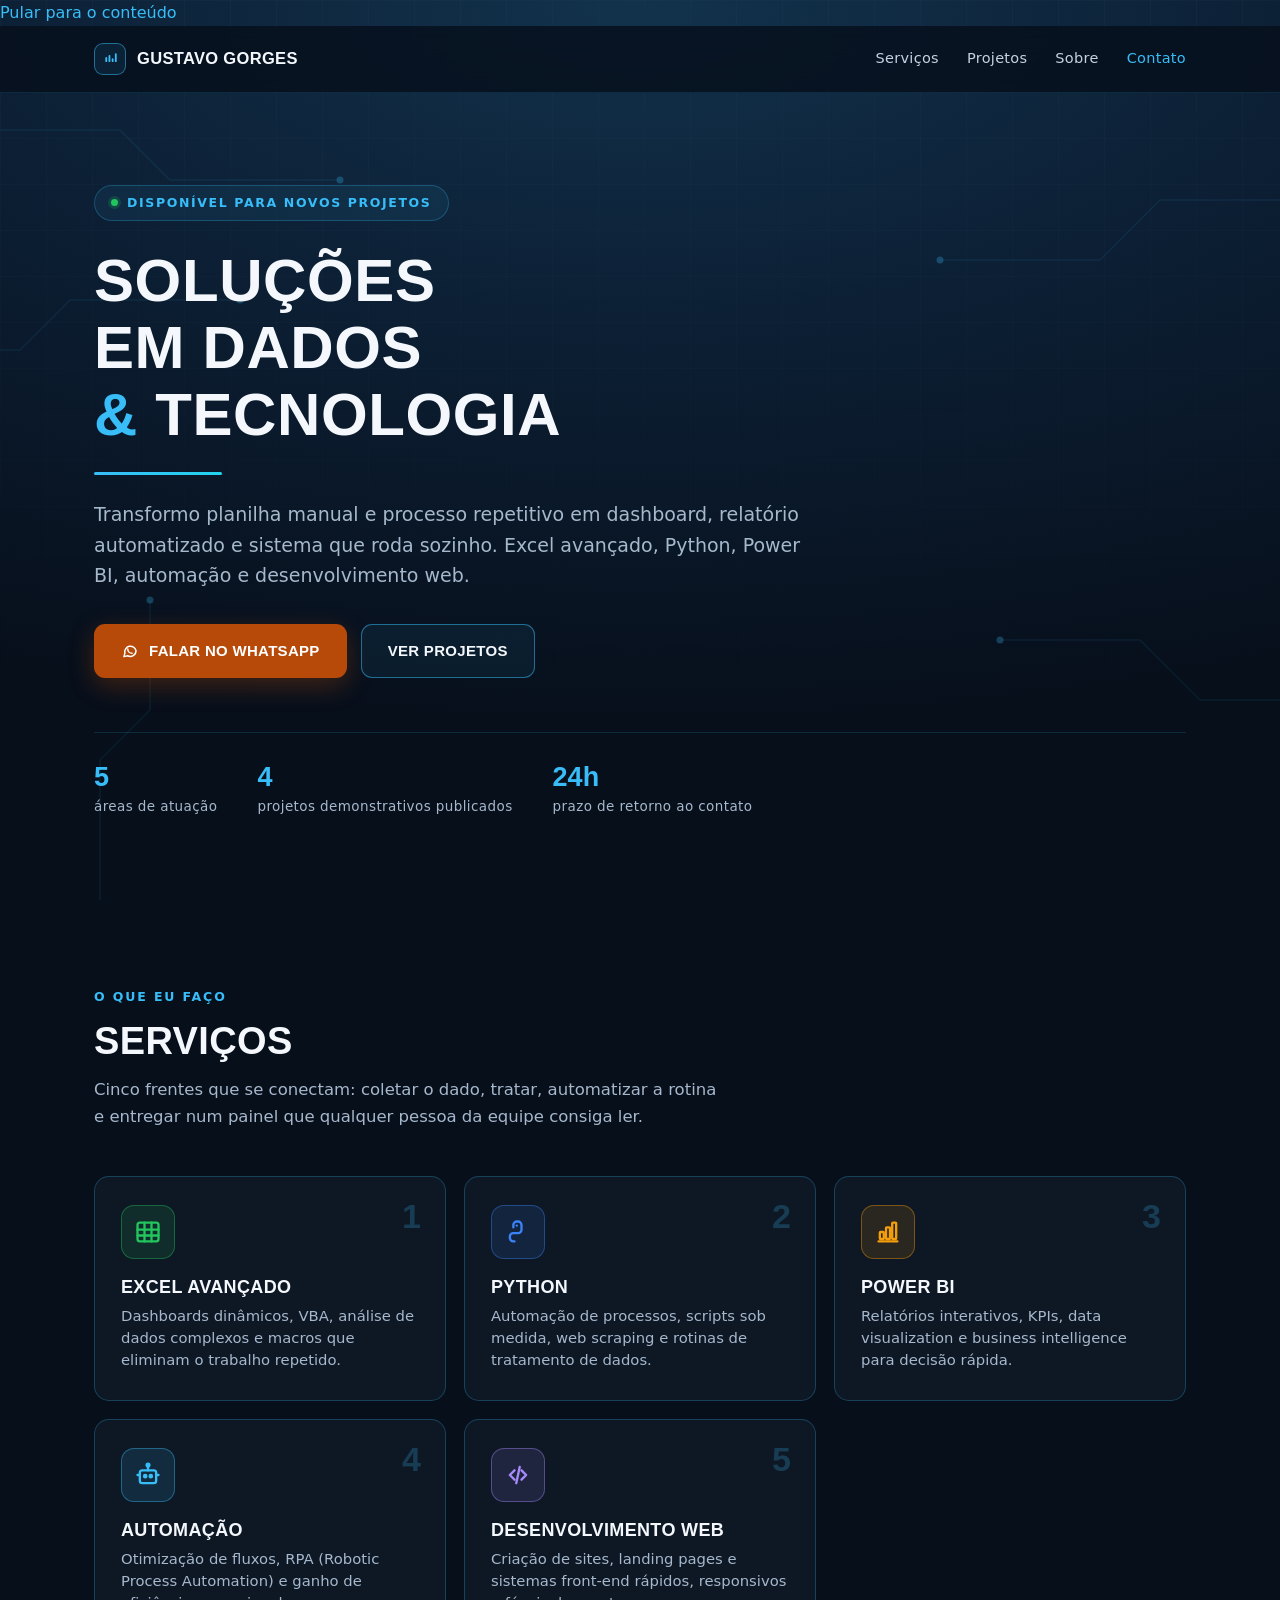
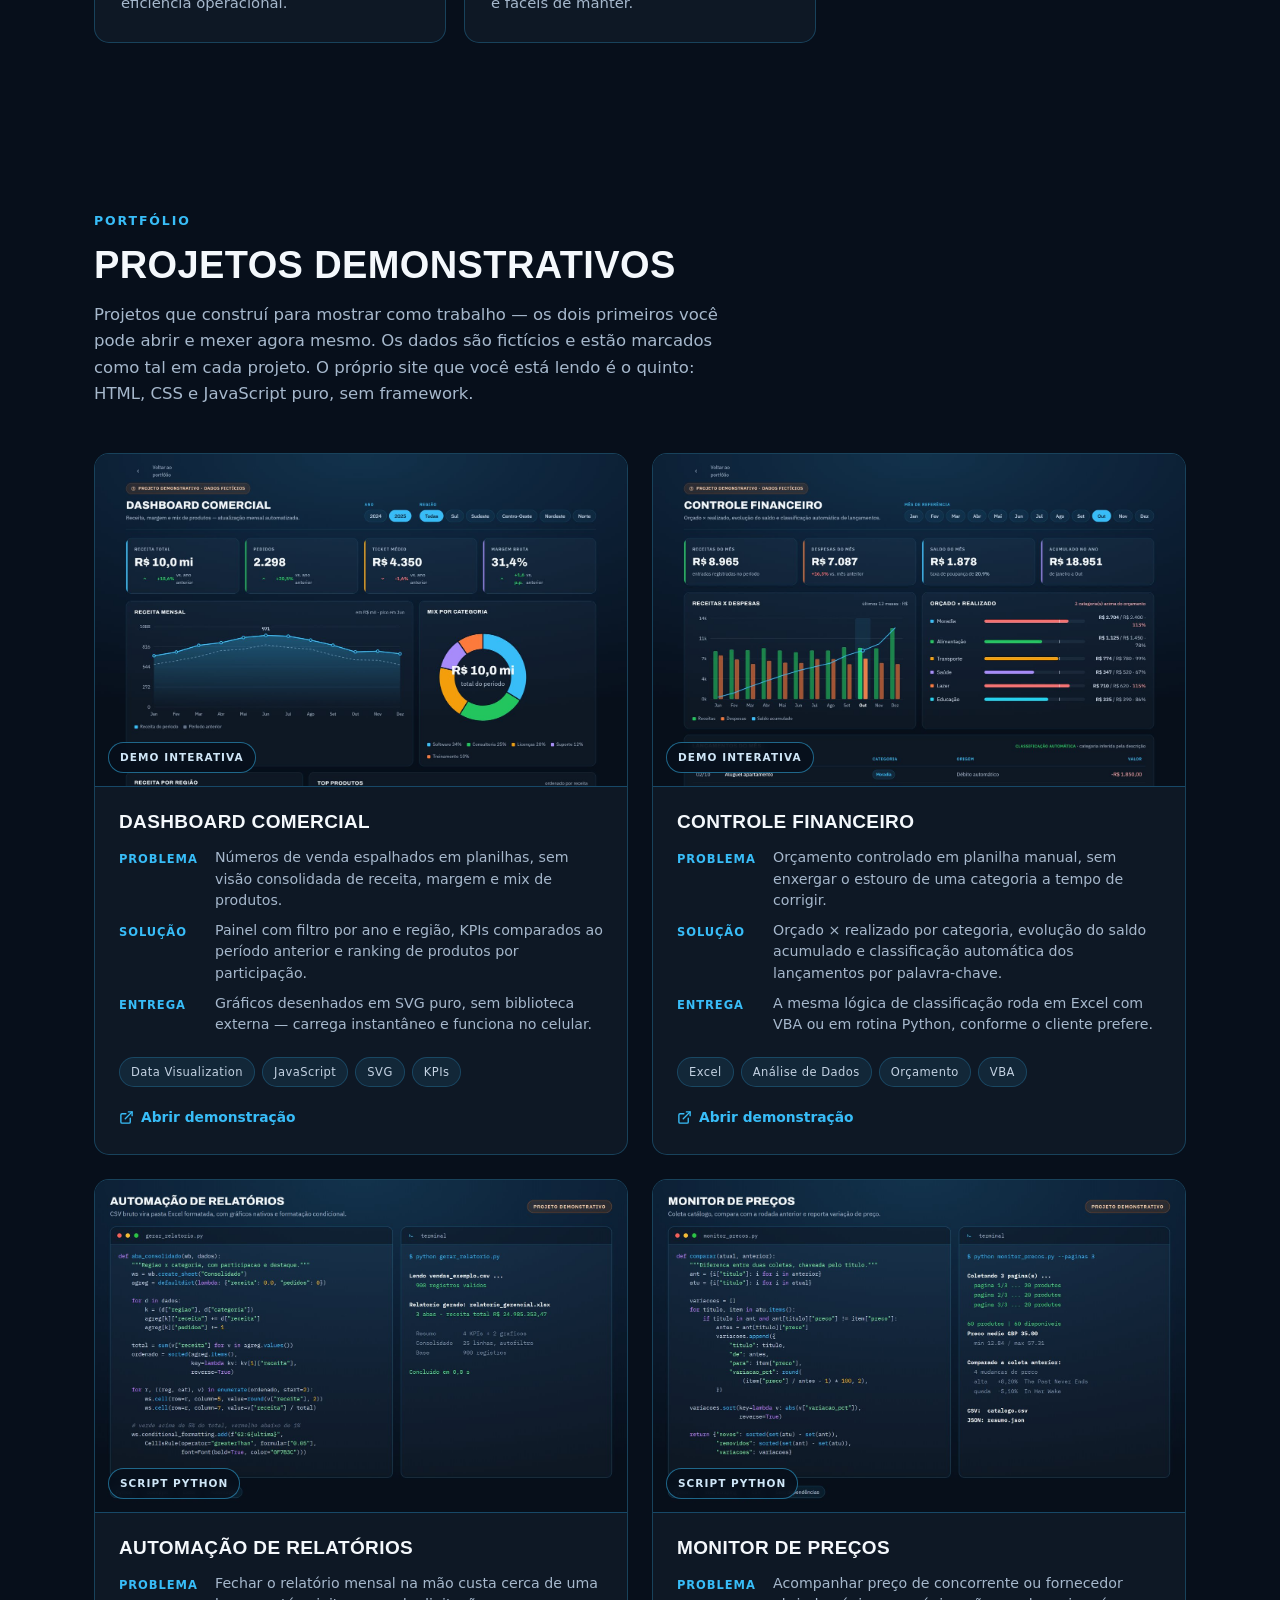
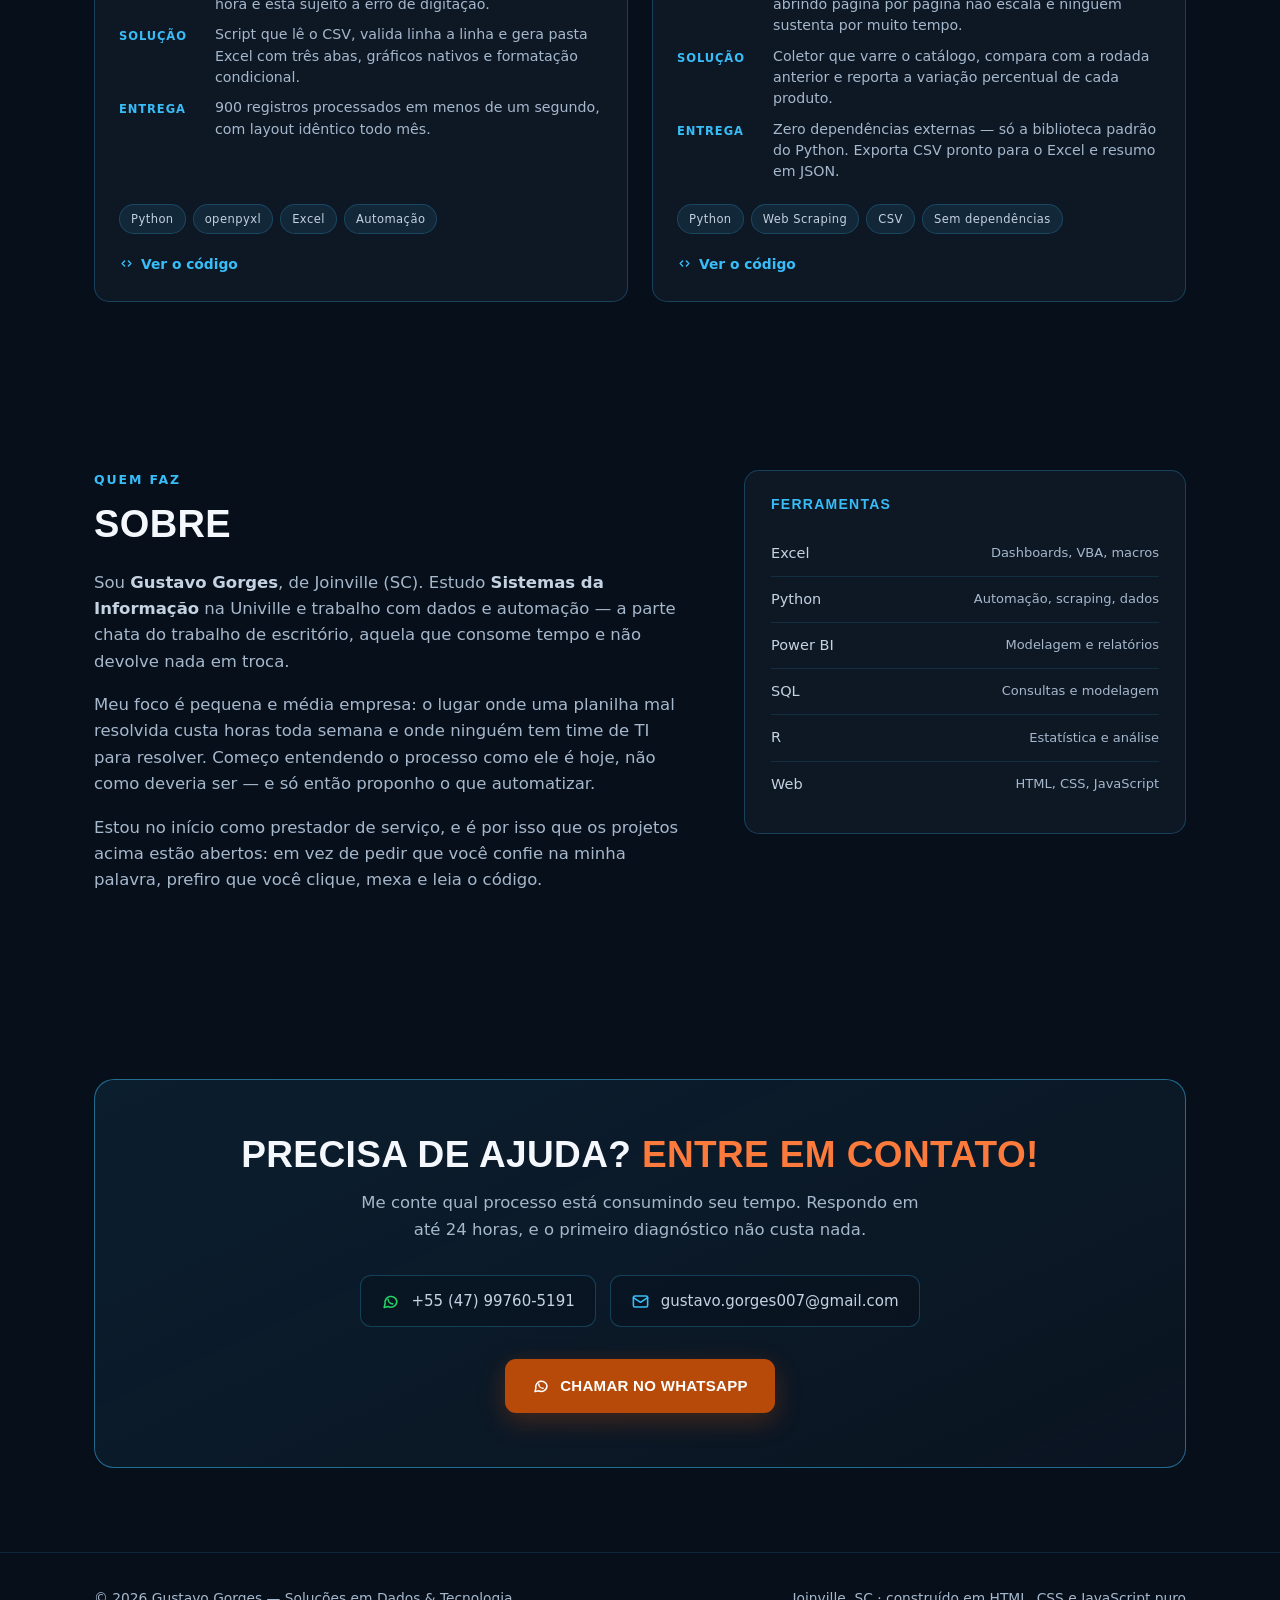
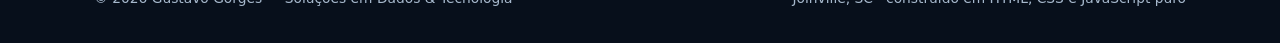
==== commit d47f0626: "Hardening, SEO, acessibilidade e limpeza de arquitetura Segurança (o que faz sentido em site estatic" ====
--- a/index.html
+++ b/index.html
@@ -2,31 +2,74 @@
 <html lang="pt-BR">
 <head>
 <meta charset="utf-8">
+
+<!-- Hardening (limites do GitHub Pages: sem controle de headers HTTP reais -
+     HSTS e X-Frame-Options precisam ser enviados pelo servidor e não têm
+     equivalente <meta>; o restante do que dá para aplicar via <meta> está
+     abaixo. Ver README > Segurança para o detalhe de cada limitação.) -->
+<meta http-equiv="Content-Security-Policy" content="default-src 'self'; style-src 'self' 'unsafe-inline' https://fonts.googleapis.com; font-src https://fonts.gstatic.com; img-src 'self'; script-src 'self' 'unsafe-inline'; connect-src 'none'; object-src 'none'; base-uri 'self'; frame-ancestors 'none'; form-action 'self'; upgrade-insecure-requests">
+<meta name="referrer" content="strict-origin-when-cross-origin">
+<meta http-equiv="Permissions-Policy" content="camera=(), microphone=(), geolocation=(), interest-cohort=()">
+
 <meta name="viewport" content="width=device-width, initial-scale=1">
 <title>Gustavo Gorges — Soluções em Dados &amp; Tecnologia</title>
 <meta name="description" content="Excel avançado, Python, Power BI, automação de processos e desenvolvimento web. Dashboards, relatórios automatizados e integrações para pequenas e médias empresas.">
 <meta name="author" content="Gustavo Gorges">
-<link rel="canonical" href="./">
+<meta name="robots" content="index, follow">
+<link rel="canonical" href="https://gustavo-schulze.github.io/portfolio/">
 
 <meta property="og:type" content="website">
 <meta property="og:title" content="Gustavo Gorges — Soluções em Dados &amp; Tecnologia">
 <meta property="og:description" content="Dashboards, automação de relatórios e integrações. Impulsione seu negócio com inteligência.">
-<meta property="og:image" content="img/dashboard-vendas.jpg">
+<meta property="og:image" content="https://gustavo-schulze.github.io/portfolio/img/dashboard-vendas.jpg">
+<meta property="og:url" content="https://gustavo-schulze.github.io/portfolio/">
 <meta property="og:locale" content="pt_BR">
 <meta name="twitter:card" content="summary_large_image">
+<meta name="twitter:title" content="Gustavo Gorges — Soluções em Dados &amp; Tecnologia">
+<meta name="twitter:description" content="Dashboards, automação de relatórios e integrações. Impulsione seu negócio com inteligência.">
+<meta name="twitter:image" content="https://gustavo-schulze.github.io/portfolio/img/dashboard-vendas.jpg">
 <meta name="theme-color" content="#070f1b">
 
 <link rel="icon" href="data:image/svg+xml,<svg xmlns='http://www.w3.org/2000/svg' viewBox='0 0 32 32'><rect width='32' height='32' rx='7' fill='%230c1f34'/><path d='M8 21V15M14 21V11M20 21V17M26 21V8' stroke='%2338bdf8' stroke-width='3' stroke-linecap='round'/></svg>">
 
 <link rel="preconnect" href="https://fonts.googleapis.com">
 <link rel="preconnect" href="https://fonts.gstatic.com" crossorigin>
+<link rel="preload" as="style" href="https://fonts.googleapis.com/css2?family=Archivo:wght@600;700;800&family=IBM+Plex+Sans:wght@400;500;600&display=swap">
 <link rel="stylesheet" href="https://fonts.googleapis.com/css2?family=Archivo:wght@600;700;800&family=IBM+Plex+Sans:wght@400;500;600&display=swap">
 <link rel="stylesheet" href="css/style.css">
+
+<script type="application/ld+json">
+{
+  "@context": "https://schema.org",
+  "@graph": [
+    {
+      "@type": "Person",
+      "@id": "https://gustavo-schulze.github.io/portfolio/#pessoa",
+      "name": "Gustavo Gorges",
+      "url": "https://gustavo-schulze.github.io/portfolio/",
+      "jobTitle": "Soluções em Dados & Tecnologia",
+      "email": "mailto:gustavo.gorges007@gmail.com",
+      "address": { "@type": "PostalAddress", "addressLocality": "Joinville", "addressRegion": "SC", "addressCountry": "BR" },
+      "knowsAbout": ["Excel", "Python", "Power BI", "Automação de processos", "Desenvolvimento web"]
+    },
+    {
+      "@type": "WebSite",
+      "@id": "https://gustavo-schulze.github.io/portfolio/#site",
+      "url": "https://gustavo-schulze.github.io/portfolio/",
+      "name": "Gustavo Gorges — Soluções em Dados & Tecnologia",
+      "inLanguage": "pt-BR",
+      "author": { "@id": "https://gustavo-schulze.github.io/portfolio/#pessoa" }
+    }
+  ]
+}
+</script>
 </head>
 <body>
 
+<a class="skip-link" href="#topo">Pular para o conteúdo</a>
+
 <div class="bg-field" aria-hidden="true">
-  <svg class="bg-circuit" viewBox="0 0 1440 900" preserveAspectRatio="xMidYMid slice">
+  <svg class="bg-circuit" viewBox="0 0 1440 900" preserveAspectRatio="xMidYMid slice" aria-hidden="true">
     <g stroke="#38bdf8" stroke-opacity=".17" stroke-width="1.5" fill="none">
       <path d="M0 130 H200 L250 180 H420"/>
       <path d="M0 350 H100 L150 300 H320"/>
@@ -43,16 +86,16 @@
 </div>
 
 <!-- ============ NAV ============ -->
-<nav class="nav">
+<nav class="nav" aria-label="Navegação principal">
   <div class="wrap nav-in">
     <a class="brand" href="#topo">
       <span class="brand-mark" aria-hidden="true">
-        <svg width="17" height="17" viewBox="0 0 32 32" fill="none"><path d="M8 21V15M14 21V11M20 21V17M26 21V8" stroke="#38bdf8" stroke-width="3.4" stroke-linecap="round"/></svg>
+        <svg width="17" height="17" viewBox="0 0 32 32" fill="none" aria-hidden="true"><path d="M8 21V15M14 21V11M20 21V17M26 21V8" stroke="#38bdf8" stroke-width="3.4" stroke-linecap="round"/></svg>
       </span>
       Gustavo Gorges
     </a>
     <button class="nav-toggle" id="navToggle" type="button" aria-label="Abrir menu" aria-expanded="false" aria-controls="navLinks">
-      <svg width="20" height="20" viewBox="0 0 24 24" fill="none" stroke="#c4d2e2" stroke-width="2.2" stroke-linecap="round"><path d="M4 7h16M4 12h16M4 17h16"/></svg>
+      <svg width="20" height="20" viewBox="0 0 24 24" fill="none" stroke="#c4d2e2" stroke-width="2.2" stroke-linecap="round" aria-hidden="true"><path d="M4 7h16M4 12h16M4 17h16"/></svg>
     </button>
     <div class="nav-links" id="navLinks">
       <a href="#servicos">Serviços</a>
@@ -74,8 +117,8 @@
       e sistema que roda sozinho. Excel avançado, Python, Power BI, automação e desenvolvimento web.
     </p>
     <div class="hero-actions">
-      <a class="btn btn-primary" href="https://wa.me/5547997605191?text=Ol%C3%A1%20Gustavo!%20Vi%20seu%20portf%C3%B3lio%20e%20gostaria%20de%20conversar%20sobre%20um%20projeto." target="_blank" rel="noopener">
-        <svg width="18" height="18" viewBox="0 0 24 24" fill="none" stroke="currentColor" stroke-width="2" stroke-linecap="round" stroke-linejoin="round"><path d="M20 11.6a7.6 7.6 0 0 1-11.1 6.75L4 19.5l1.15-4.65A7.6 7.6 0 1 1 20 11.6z"/><path d="M9 9.2c0 3.2 2.6 5.8 5.8 5.8"/></svg>
+      <a class="btn btn-primary" href="https://wa.me/5547997605191?text=Ol%C3%A1%20Gustavo!%20Vi%20seu%20portf%C3%B3lio%20e%20gostaria%20de%20conversar%20sobre%20um%20projeto." target="_blank" rel="noopener noreferrer">
+        <svg aria-hidden="true" width="18" height="18" viewBox="0 0 24 24" fill="none" stroke="currentColor" stroke-width="2" stroke-linecap="round" stroke-linejoin="round"><path d="M20 11.6a7.6 7.6 0 0 1-11.1 6.75L4 19.5l1.15-4.65A7.6 7.6 0 1 1 20 11.6z"/><path d="M9 9.2c0 3.2 2.6 5.8 5.8 5.8"/></svg>
         Falar no WhatsApp
       </a>
       <a class="btn btn-ghost" href="#projetos">Ver projetos</a>
@@ -100,7 +143,7 @@
     <div class="svc-grid">
       <article class="svc rv">
         <div class="svc-ico" style="background:rgba(34,197,94,.12);border:1px solid rgba(34,197,94,.4)">
-          <svg width="28" height="28" viewBox="0 0 24 24" fill="none" stroke="#22c55e" stroke-width="2" stroke-linecap="round" stroke-linejoin="round"><rect x="3" y="4" width="18" height="16" rx="2"/><line x1="3" y1="10" x2="21" y2="10"/><line x1="3" y1="15" x2="21" y2="15"/><line x1="9" y1="4" x2="9" y2="20"/><line x1="15" y1="4" x2="15" y2="20"/></svg>
+          <svg aria-hidden="true" width="28" height="28" viewBox="0 0 24 24" fill="none" stroke="#22c55e" stroke-width="2" stroke-linecap="round" stroke-linejoin="round"><rect x="3" y="4" width="18" height="16" rx="2"/><line x1="3" y1="10" x2="21" y2="10"/><line x1="3" y1="15" x2="21" y2="15"/><line x1="9" y1="4" x2="9" y2="20"/><line x1="15" y1="4" x2="15" y2="20"/></svg>
         </div>
         <span class="svc-num" aria-hidden="true">1</span>
         <h3>Excel Avançado</h3>
@@ -109,7 +152,7 @@
 
       <article class="svc rv">
         <div class="svc-ico" style="background:rgba(59,130,246,.12);border:1px solid rgba(59,130,246,.4)">
-          <svg width="28" height="28" viewBox="0 0 24 24" fill="none" stroke="#3b82f6" stroke-width="2" stroke-linecap="round" stroke-linejoin="round"><path d="M8 8V6a3 3 0 0 1 3-3h1a3 3 0 0 1 3 3v4a3 3 0 0 1-3 3H8a3 3 0 0 0-3 3v1a3 3 0 0 0 3 3h1"/><circle cx="11" cy="6.5" r="1" fill="#3b82f6" stroke="none"/></svg>
+          <svg aria-hidden="true" width="28" height="28" viewBox="0 0 24 24" fill="none" stroke="#3b82f6" stroke-width="2" stroke-linecap="round" stroke-linejoin="round"><path d="M8 8V6a3 3 0 0 1 3-3h1a3 3 0 0 1 3 3v4a3 3 0 0 1-3 3H8a3 3 0 0 0-3 3v1a3 3 0 0 0 3 3h1"/><circle cx="11" cy="6.5" r="1" fill="#3b82f6" stroke="none"/></svg>
         </div>
         <span class="svc-num" aria-hidden="true">2</span>
         <h3>Python</h3>
@@ -118,7 +161,7 @@
 
       <article class="svc rv">
         <div class="svc-ico" style="background:rgba(245,158,11,.12);border:1px solid rgba(245,158,11,.4)">
-          <svg width="28" height="28" viewBox="0 0 24 24" fill="none" stroke="#f59e0b" stroke-width="2" stroke-linecap="round" stroke-linejoin="round"><line x1="4" y1="20" x2="20" y2="20"/><rect x="5" y="12" width="3.4" height="6" rx=".6"/><rect x="10.3" y="8" width="3.4" height="10" rx=".6"/><rect x="15.6" y="4" width="3.4" height="14" rx=".6"/></svg>
+          <svg aria-hidden="true" width="28" height="28" viewBox="0 0 24 24" fill="none" stroke="#f59e0b" stroke-width="2" stroke-linecap="round" stroke-linejoin="round"><line x1="4" y1="20" x2="20" y2="20"/><rect x="5" y="12" width="3.4" height="6" rx=".6"/><rect x="10.3" y="8" width="3.4" height="10" rx=".6"/><rect x="15.6" y="4" width="3.4" height="14" rx=".6"/></svg>
         </div>
         <span class="svc-num" aria-hidden="true">3</span>
         <h3>Power BI</h3>
@@ -127,7 +170,7 @@
 
       <article class="svc rv">
         <div class="svc-ico" style="background:rgba(56,189,248,.12);border:1px solid rgba(56,189,248,.4)">
-          <svg width="28" height="28" viewBox="0 0 24 24" fill="none" stroke="#38bdf8" stroke-width="2" stroke-linecap="round" stroke-linejoin="round"><rect x="5" y="8" width="14" height="11" rx="2"/><line x1="12" y1="4" x2="12" y2="8"/><circle cx="12" cy="3.4" r="1.2"/><circle cx="9.6" cy="13" r="1"/><circle cx="14.4" cy="13" r="1"/><line x1="3" y1="12" x2="5" y2="12"/><line x1="19" y1="12" x2="21" y2="12"/></svg>
+          <svg aria-hidden="true" width="28" height="28" viewBox="0 0 24 24" fill="none" stroke="#38bdf8" stroke-width="2" stroke-linecap="round" stroke-linejoin="round"><rect x="5" y="8" width="14" height="11" rx="2"/><line x1="12" y1="4" x2="12" y2="8"/><circle cx="12" cy="3.4" r="1.2"/><circle cx="9.6" cy="13" r="1"/><circle cx="14.4" cy="13" r="1"/><line x1="3" y1="12" x2="5" y2="12"/><line x1="19" y1="12" x2="21" y2="12"/></svg>
         </div>
         <span class="svc-num" aria-hidden="true">4</span>
         <h3>Automação</h3>
@@ -136,7 +179,7 @@
 
       <article class="svc rv">
         <div class="svc-ico" style="background:rgba(167,139,250,.12);border:1px solid rgba(167,139,250,.4)">
-          <svg width="28" height="28" viewBox="0 0 24 24" fill="none" stroke="#a78bfa" stroke-width="2" stroke-linecap="round" stroke-linejoin="round"><path d="M9 8l-4 4 4 4"/><path d="M15 8l4 4-4 4"/><line x1="13.5" y1="5" x2="10.5" y2="19"/></svg>
+          <svg aria-hidden="true" width="28" height="28" viewBox="0 0 24 24" fill="none" stroke="#a78bfa" stroke-width="2" stroke-linecap="round" stroke-linejoin="round"><path d="M9 8l-4 4 4 4"/><path d="M15 8l4 4-4 4"/><line x1="13.5" y1="5" x2="10.5" y2="19"/></svg>
         </div>
         <span class="svc-num" aria-hidden="true">5</span>
         <h3>Desenvolvimento Web</h3>
@@ -178,7 +221,7 @@
           </div>
           <div class="proj-links">
             <a href="projetos/dashboard-vendas/">
-              <svg width="15" height="15" viewBox="0 0 24 24" fill="none" stroke="currentColor" stroke-width="2.2" stroke-linecap="round" stroke-linejoin="round"><path d="M18 13v6a2 2 0 0 1-2 2H5a2 2 0 0 1-2-2V8a2 2 0 0 1 2-2h6"/><path d="M15 3h6v6"/><path d="M10 14L21 3"/></svg>
+              <svg aria-hidden="true" width="15" height="15" viewBox="0 0 24 24" fill="none" stroke="currentColor" stroke-width="2.2" stroke-linecap="round" stroke-linejoin="round"><path d="M18 13v6a2 2 0 0 1-2 2H5a2 2 0 0 1-2-2V8a2 2 0 0 1 2-2h6"/><path d="M15 3h6v6"/><path d="M10 14L21 3"/></svg>
               Abrir demonstração
             </a>
           </div>
@@ -202,7 +245,7 @@
           </div>
           <div class="proj-links">
             <a href="projetos/controle-financeiro/">
-              <svg width="15" height="15" viewBox="0 0 24 24" fill="none" stroke="currentColor" stroke-width="2.2" stroke-linecap="round" stroke-linejoin="round"><path d="M18 13v6a2 2 0 0 1-2 2H5a2 2 0 0 1-2-2V8a2 2 0 0 1 2-2h6"/><path d="M15 3h6v6"/><path d="M10 14L21 3"/></svg>
+              <svg aria-hidden="true" width="15" height="15" viewBox="0 0 24 24" fill="none" stroke="currentColor" stroke-width="2.2" stroke-linecap="round" stroke-linejoin="round"><path d="M18 13v6a2 2 0 0 1-2 2H5a2 2 0 0 1-2-2V8a2 2 0 0 1 2-2h6"/><path d="M15 3h6v6"/><path d="M10 14L21 3"/></svg>
               Abrir demonstração
             </a>
           </div>
@@ -226,7 +269,7 @@
           </div>
           <div class="proj-links">
             <a href="projetos/automacao-relatorios/gerar_relatorio.py">
-              <svg width="15" height="15" viewBox="0 0 24 24" fill="none" stroke="currentColor" stroke-width="2.2" stroke-linecap="round" stroke-linejoin="round"><path d="M9 8l-4 4 4 4"/><path d="M15 8l4 4-4 4"/></svg>
+              <svg aria-hidden="true" width="15" height="15" viewBox="0 0 24 24" fill="none" stroke="currentColor" stroke-width="2.2" stroke-linecap="round" stroke-linejoin="round"><path d="M9 8l-4 4 4 4"/><path d="M15 8l4 4-4 4"/></svg>
               Ver o código
             </a>
           </div>
@@ -250,7 +293,7 @@
           </div>
           <div class="proj-links">
             <a href="projetos/scraper-precos/monitor_precos.py">
-              <svg width="15" height="15" viewBox="0 0 24 24" fill="none" stroke="currentColor" stroke-width="2.2" stroke-linecap="round" stroke-linejoin="round"><path d="M9 8l-4 4 4 4"/><path d="M15 8l4 4-4 4"/></svg>
+              <svg aria-hidden="true" width="15" height="15" viewBox="0 0 24 24" fill="none" stroke="currentColor" stroke-width="2.2" stroke-linecap="round" stroke-linejoin="round"><path d="M9 8l-4 4 4 4"/><path d="M15 8l4 4-4 4"/></svg>
               Ver o código
             </a>
           </div>
@@ -267,7 +310,7 @@
     <div class="about">
       <div class="rv">
         <div class="sec-tag">Quem faz</div>
-        <h2 style="font-size:clamp(26px,3.6vw,38px);text-transform:uppercase;margin-bottom:24px">Sobre</h2>
+        <h2 class="sobre-h2">Sobre</h2>
         <p>
           Sou <strong>Gustavo Gorges</strong>, de Joinville (SC). Estudo <strong>Sistemas da Informação</strong> na
           Univille e trabalho com dados e automação — a parte chata do trabalho de escritório,
@@ -305,19 +348,19 @@
       <h2>Precisa de ajuda? <span class="hl">Entre em contato!</span></h2>
       <p>Me conte qual processo está consumindo seu tempo. Respondo em até 24 horas, e o primeiro diagnóstico não custa nada.</p>
 
-      <div class="contact-list">
-        <a class="contact-item" href="https://wa.me/5547997605191?text=Ol%C3%A1%20Gustavo!%20Vi%20seu%20portf%C3%B3lio%20e%20gostaria%20de%20conversar%20sobre%20um%20projeto." target="_blank" rel="noopener">
-          <svg width="19" height="19" viewBox="0 0 24 24" fill="none" stroke="#25d366" stroke-width="2" stroke-linecap="round" stroke-linejoin="round"><path d="M20 11.6a7.6 7.6 0 0 1-11.1 6.75L4 19.5l1.15-4.65A7.6 7.6 0 1 1 20 11.6z"/><path d="M9 9.2c0 3.2 2.6 5.8 5.8 5.8"/></svg>
+      <address class="contact-list">
+        <a class="contact-item" href="https://wa.me/5547997605191?text=Ol%C3%A1%20Gustavo!%20Vi%20seu%20portf%C3%B3lio%20e%20gostaria%20de%20conversar%20sobre%20um%20projeto." target="_blank" rel="noopener noreferrer">
+          <svg aria-hidden="true" width="19" height="19" viewBox="0 0 24 24" fill="none" stroke="#25d366" stroke-width="2" stroke-linecap="round" stroke-linejoin="round"><path d="M20 11.6a7.6 7.6 0 0 1-11.1 6.75L4 19.5l1.15-4.65A7.6 7.6 0 1 1 20 11.6z"/><path d="M9 9.2c0 3.2 2.6 5.8 5.8 5.8"/></svg>
           +55 (47) 99760-5191
         </a>
         <a class="contact-item" href="mailto:gustavo.gorges007@gmail.com?subject=Contato%20pelo%20portf%C3%B3lio">
-          <svg width="19" height="19" viewBox="0 0 24 24" fill="none" stroke="#38bdf8" stroke-width="2" stroke-linecap="round" stroke-linejoin="round"><rect x="3" y="5" width="18" height="14" rx="2"/><path d="M3 7l9 6 9-6"/></svg>
+          <svg aria-hidden="true" width="19" height="19" viewBox="0 0 24 24" fill="none" stroke="#38bdf8" stroke-width="2" stroke-linecap="round" stroke-linejoin="round"><rect x="3" y="5" width="18" height="14" rx="2"/><path d="M3 7l9 6 9-6"/></svg>
           gustavo.gorges007@gmail.com
         </a>
-      </div>
-
-      <a class="btn btn-primary" href="https://wa.me/5547997605191?text=Ol%C3%A1%20Gustavo!%20Vi%20seu%20portf%C3%B3lio%20e%20gostaria%20de%20conversar%20sobre%20um%20projeto." target="_blank" rel="noopener">
-        <svg width="18" height="18" viewBox="0 0 24 24" fill="none" stroke="currentColor" stroke-width="2" stroke-linecap="round" stroke-linejoin="round"><path d="M20 11.6a7.6 7.6 0 0 1-11.1 6.75L4 19.5l1.15-4.65A7.6 7.6 0 1 1 20 11.6z"/><path d="M9 9.2c0 3.2 2.6 5.8 5.8 5.8"/></svg>
+      </address>
+
+      <a class="btn btn-primary" href="https://wa.me/5547997605191?text=Ol%C3%A1%20Gustavo!%20Vi%20seu%20portf%C3%B3lio%20e%20gostaria%20de%20conversar%20sobre%20um%20projeto." target="_blank" rel="noopener noreferrer">
+        <svg aria-hidden="true" width="18" height="18" viewBox="0 0 24 24" fill="none" stroke="currentColor" stroke-width="2" stroke-linecap="round" stroke-linejoin="round"><path d="M20 11.6a7.6 7.6 0 0 1-11.1 6.75L4 19.5l1.15-4.65A7.6 7.6 0 1 1 20 11.6z"/><path d="M9 9.2c0 3.2 2.6 5.8 5.8 5.8"/></svg>
         Chamar no WhatsApp
       </a>
     </div>
--- a/css/style.css
+++ b/css/style.css
@@ -81,6 +81,7 @@
 .nav-links { display: flex; gap: 28px; align-items: center; }
 .nav-links a { color: var(--text-soft); font-size: 14.5px; font-weight: 500; letter-spacing: .02em; }
 .nav-links a:hover { color: var(--cyan); }
+.nav-links a[aria-current="true"] { color: var(--cyan); }
 .nav-toggle { display: none; background: none; border: 1px solid var(--line); border-radius: 9px; padding: 7px 9px; cursor: pointer; }
 
 /* ---------- buttons ---------- */
@@ -92,8 +93,12 @@
   transition: transform .16s ease, box-shadow .16s ease, background .16s ease;
   min-height: 48px;
 }
-.btn-primary { background: linear-gradient(135deg, var(--orange-deep), #fb923c); color: #fff; box-shadow: 0 8px 26px rgba(249, 115, 22, .28); }
-.btn-primary:hover { color: #fff; transform: translateY(-2px); box-shadow: 0 12px 32px rgba(249, 115, 22, .38); }
+/* Solido (nao gradiente) em repouso: #b74a08 rende 5.25:1 com texto branco,
+   com folga sobre o minimo WCAG AA (4.5:1) para texto normal - o laranja
+   --orange-deep (#f97316) original só passava em 2.8:1. O gradiente mais claro
+   fica reservado para o hover, onde o contraste não é o estado de repouso. */
+.btn-primary { background: #b74a08; color: #fff; box-shadow: 0 8px 26px rgba(183, 74, 8, .32); }
+.btn-primary:hover { background: linear-gradient(135deg, var(--orange-deep), #fb923c); color: #fff; transform: translateY(-2px); box-shadow: 0 12px 32px rgba(249, 115, 22, .38); }
 .btn-ghost { background: rgba(56, 189, 248, .07); border-color: var(--line-hi); color: var(--text); }
 .btn-ghost:hover { color: var(--text); background: rgba(56, 189, 248, .14); transform: translateY(-2px); }
 
@@ -166,6 +171,7 @@
 
 /* ---------- about ---------- */
 .about { display: grid; grid-template-columns: 1.15fr .85fr; gap: 52px; align-items: start; }
+.sobre-h2 { font-size: clamp(26px, 3.6vw, 38px); text-transform: uppercase; margin-bottom: 24px; }
 .about p { color: var(--text-mute); font-size: 16.5px; margin: 0 0 17px; }
 .about p strong { color: var(--text-soft); font-weight: 600; }
 .stack-box { border: 1px solid var(--line); border-radius: var(--radius); background: var(--surface); padding: 26px; }
@@ -184,7 +190,7 @@
 .cta-box h2 { font-size: clamp(25px, 3.5vw, 37px); text-transform: uppercase; margin-bottom: 15px; }
 .cta-box h2 .hl { color: var(--orange); }
 .cta-box > p { color: var(--text-mute); max-width: 54ch; margin: 0 auto 32px; font-size: 16.5px; }
-.contact-list { display: flex; flex-wrap: wrap; gap: 14px; justify-content: center; margin-bottom: 32px; }
+.contact-list { display: flex; flex-wrap: wrap; gap: 14px; justify-content: center; margin-bottom: 32px; font-style: normal; }
 .contact-item {
   display: inline-flex; align-items: center; gap: 11px; padding: 13px 20px;
   border: 1px solid var(--line); border-radius: 11px; background: rgba(7,15,27,.4);
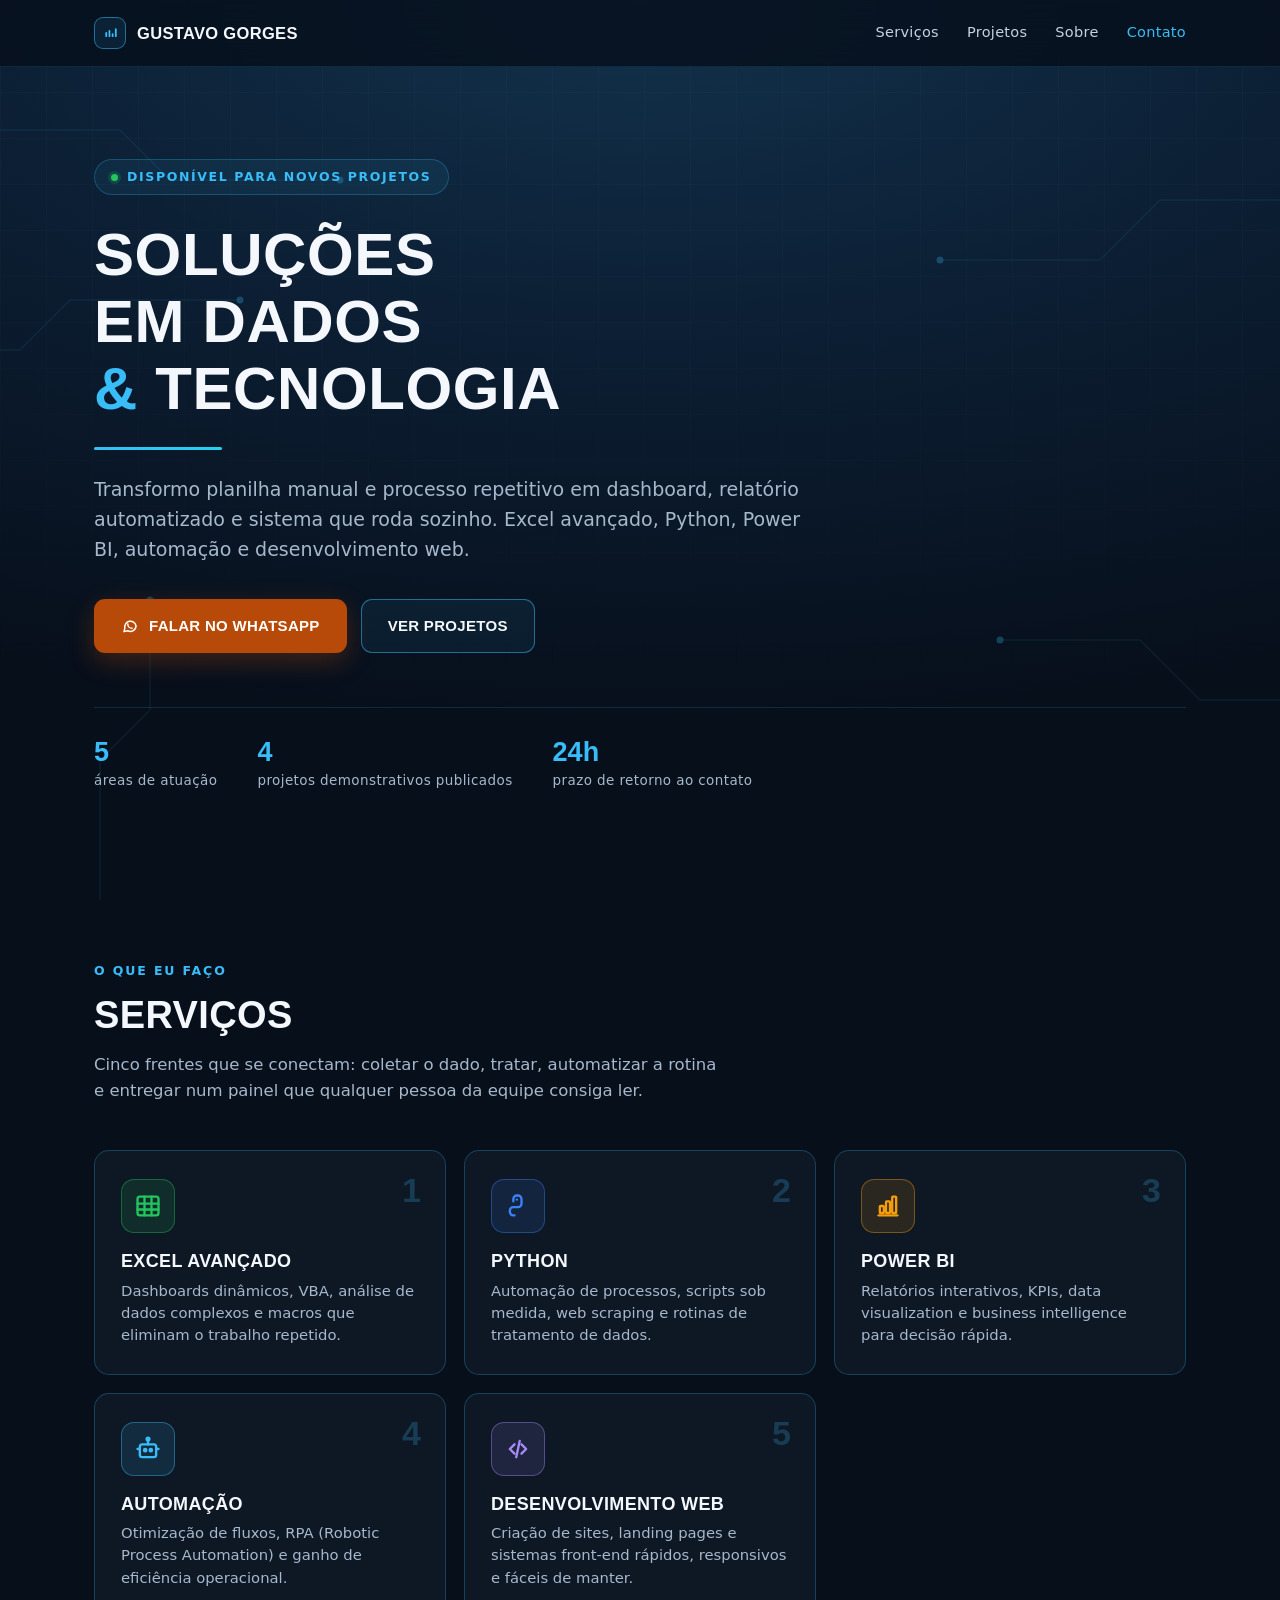
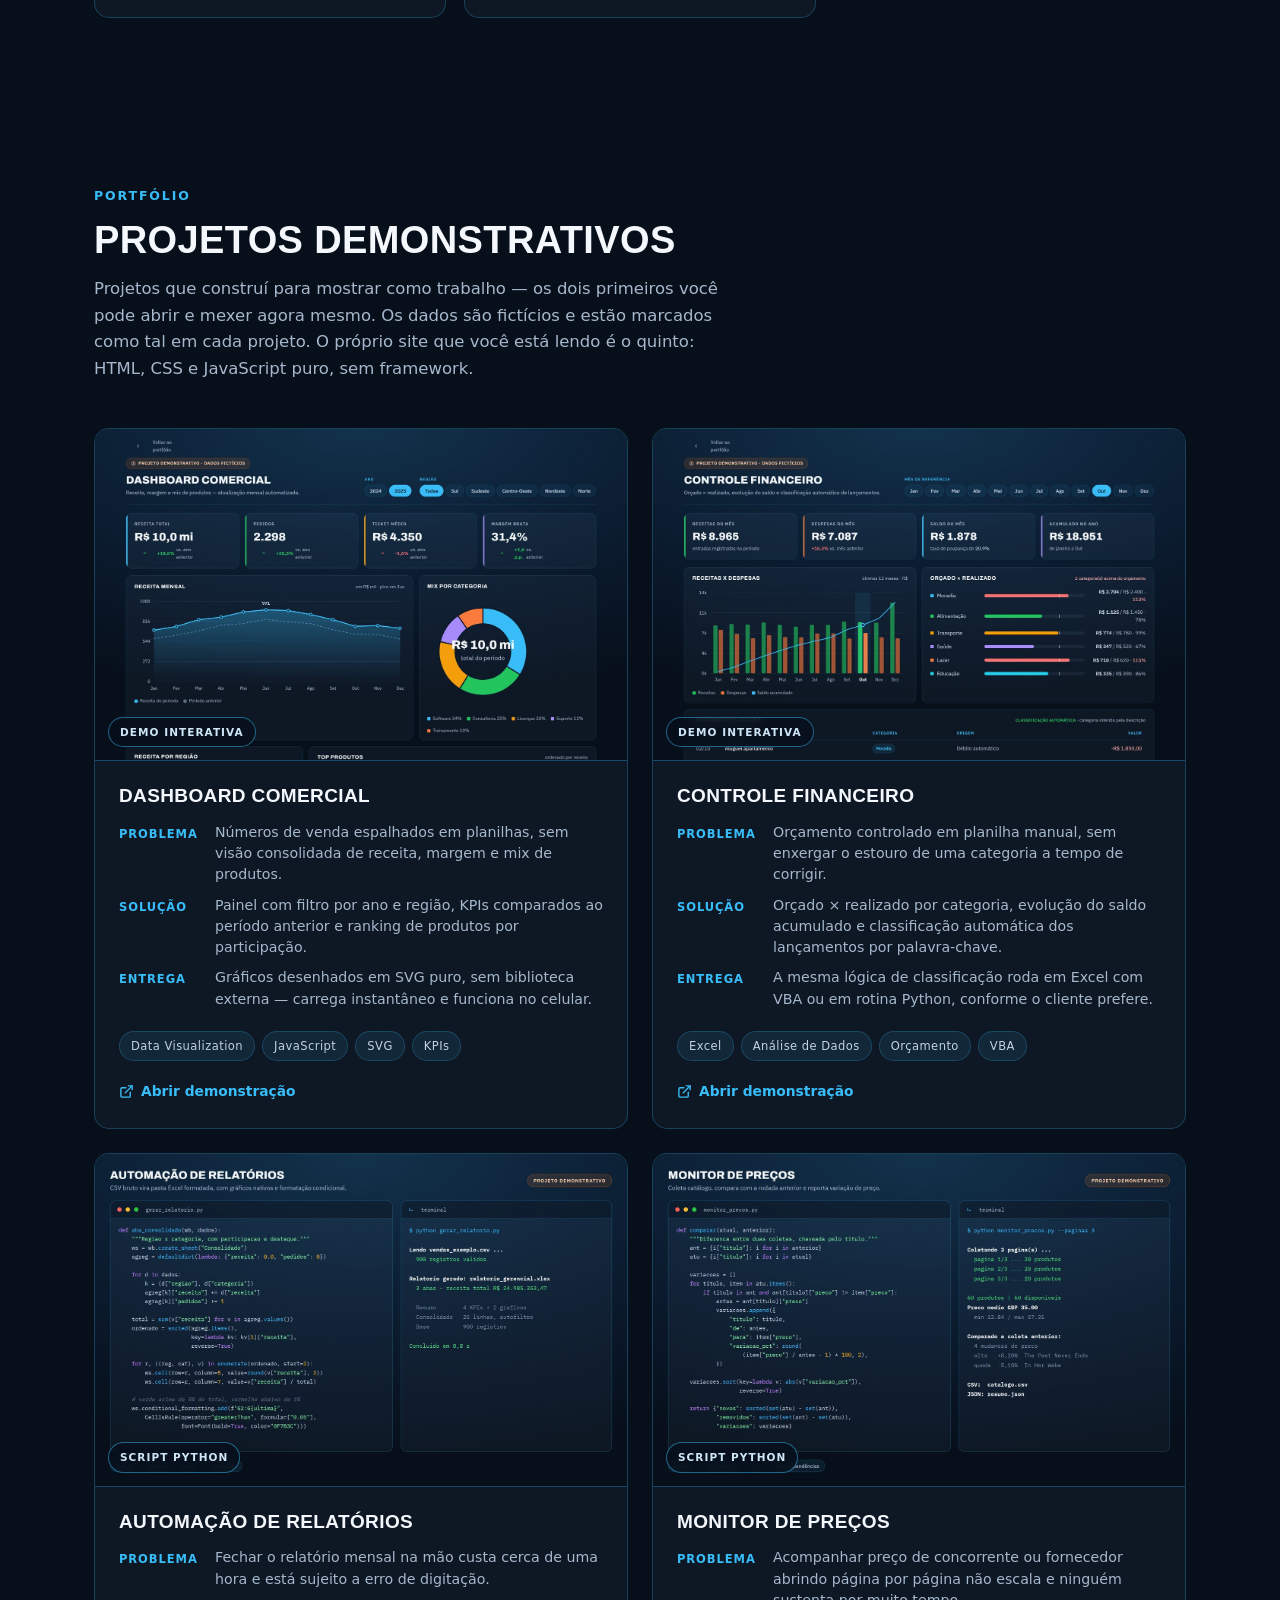
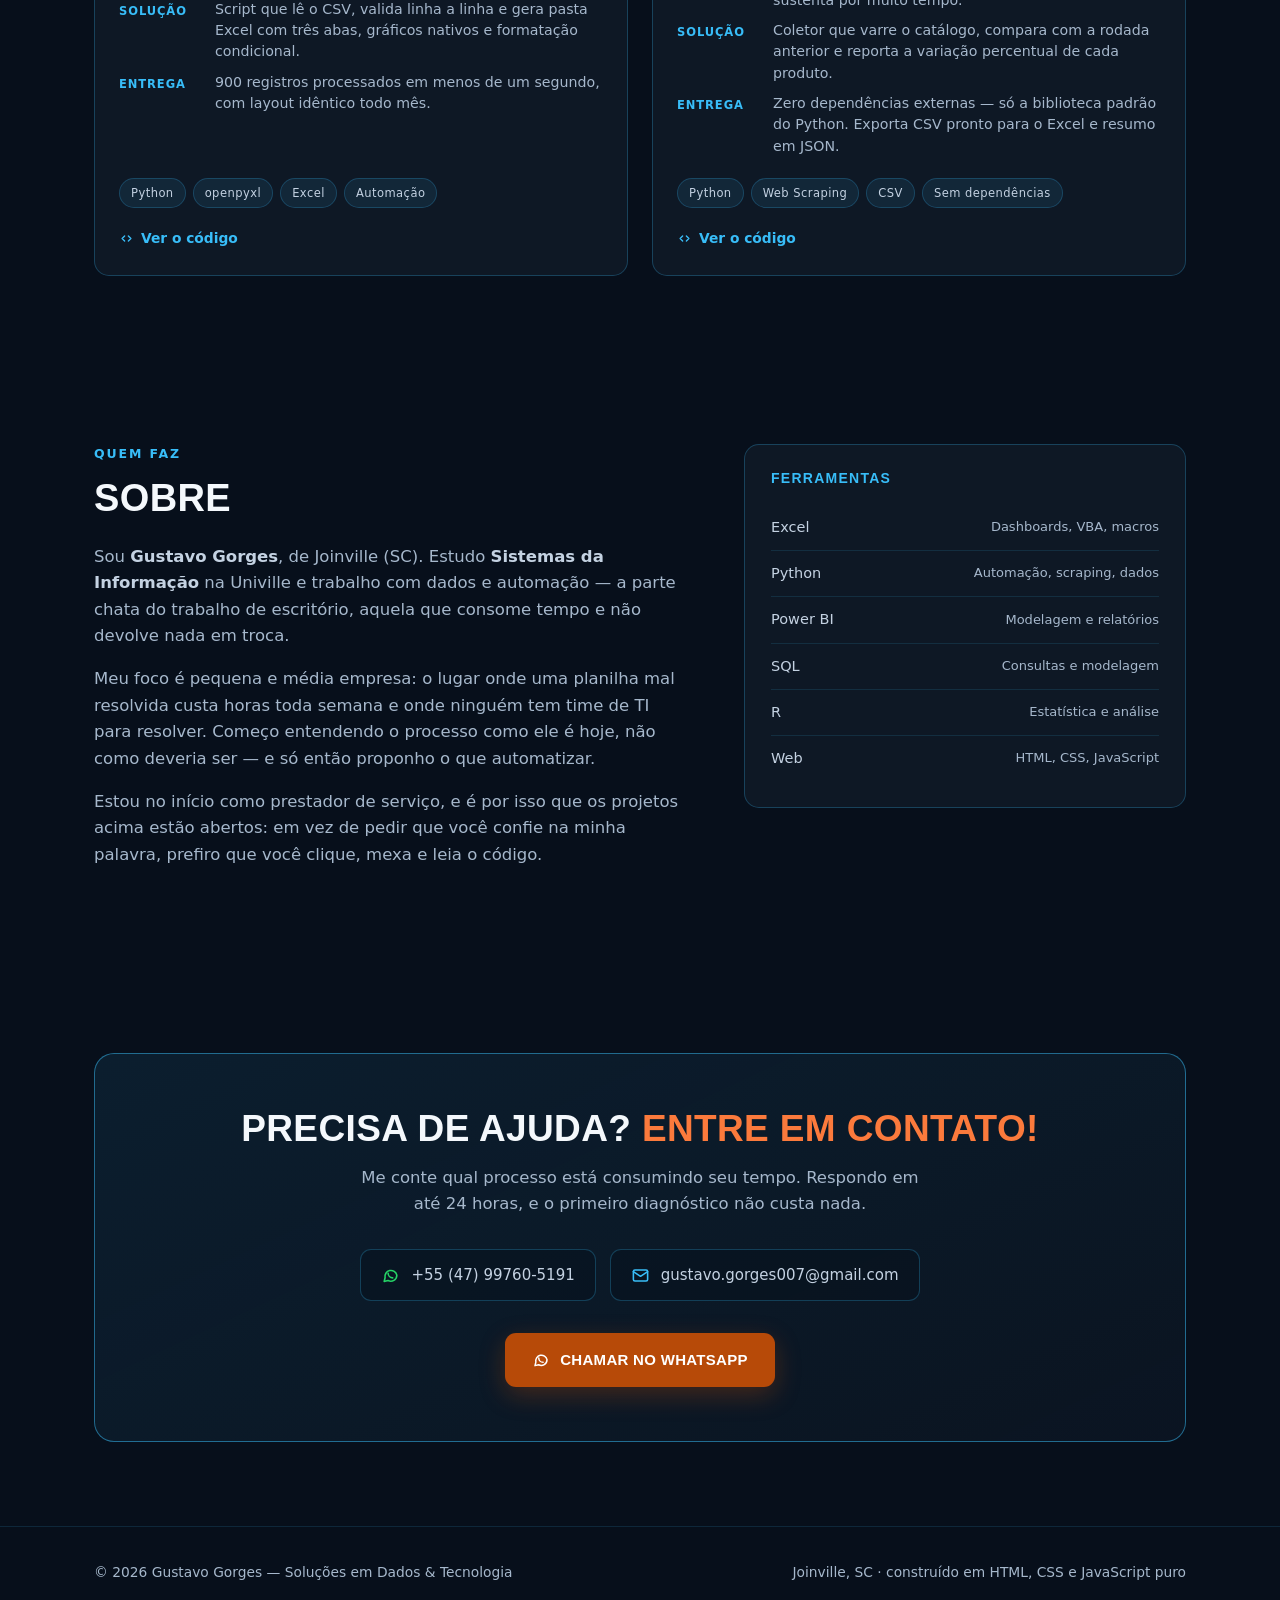
==== commit 59fa5a77: "Versionamento final" ====
--- a/index.html
+++ b/index.html
@@ -66,7 +66,6 @@
 </head>
 <body>
 
-<a class="skip-link" href="#topo">Pular para o conteúdo</a>
 
 <div class="bg-field" aria-hidden="true">
   <svg class="bg-circuit" viewBox="0 0 1440 900" preserveAspectRatio="xMidYMid slice" aria-hidden="true">
--- a/css/style.css
+++ b/css/style.css
@@ -93,10 +93,8 @@
   transition: transform .16s ease, box-shadow .16s ease, background .16s ease;
   min-height: 48px;
 }
-/* Solido (nao gradiente) em repouso: #b74a08 rende 5.25:1 com texto branco,
-   com folga sobre o minimo WCAG AA (4.5:1) para texto normal - o laranja
-   --orange-deep (#f97316) original só passava em 2.8:1. O gradiente mais claro
-   fica reservado para o hover, onde o contraste não é o estado de repouso. */
+/* Cor solida em repouso para manter contraste AA com o texto branco (5.25:1);
+   o gradiente mais claro fica só no hover. */
 .btn-primary { background: #b74a08; color: #fff; box-shadow: 0 8px 26px rgba(183, 74, 8, .32); }
 .btn-primary:hover { background: linear-gradient(135deg, var(--orange-deep), #fb923c); color: #fff; transform: translateY(-2px); box-shadow: 0 12px 32px rgba(249, 115, 22, .38); }
 .btn-ghost { background: rgba(56, 189, 248, .07); border-color: var(--line-hi); color: var(--text); }
